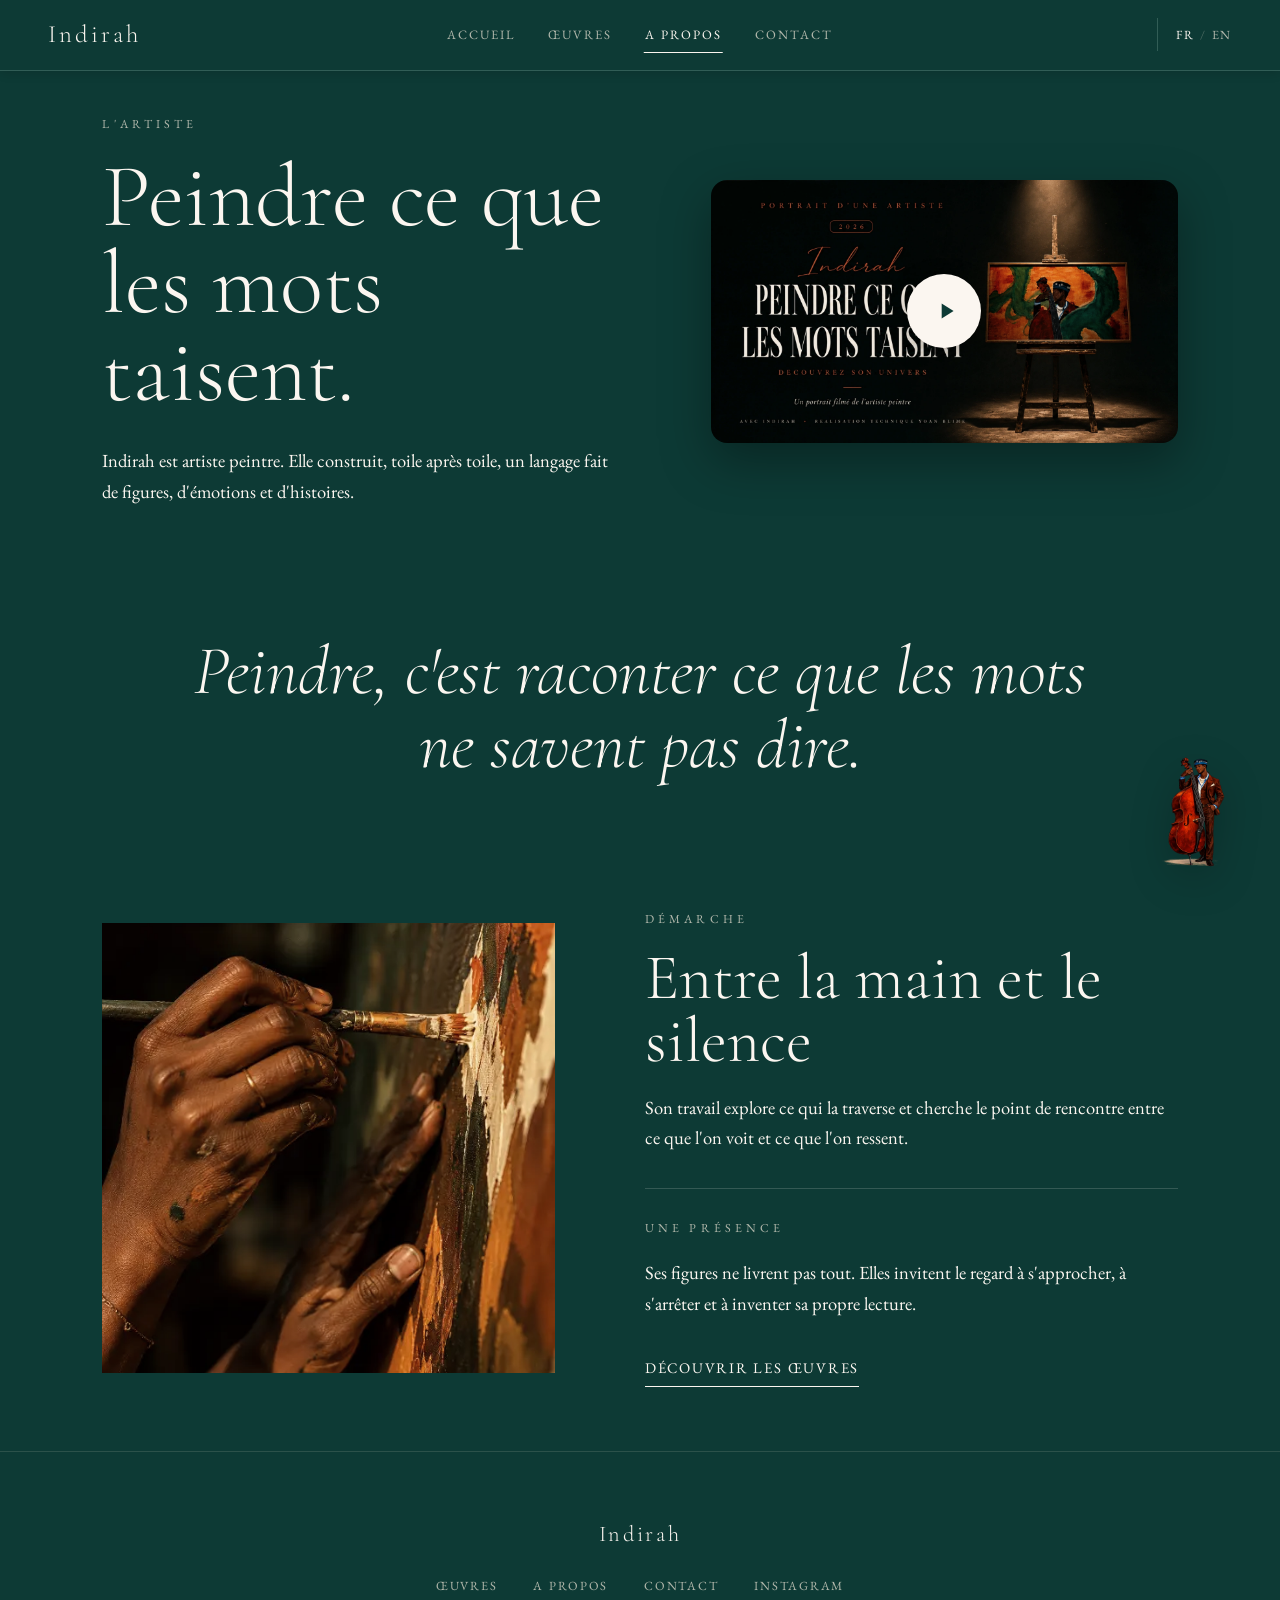
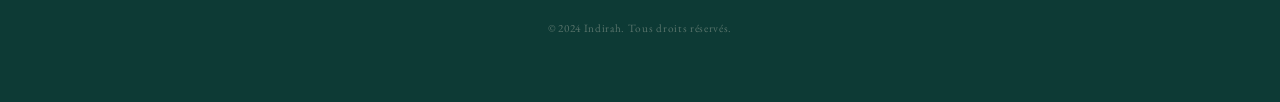
==== apropos.html @ 23843b8e "fix: corriger la graphie des oeuvres Remplace les occurrences visibles de oeuvre/oeuvres par la liga" ====
<!DOCTYPE html>
<html lang="fr">
<head>
  <meta charset="UTF-8">
  <meta name="viewport" content="width=device-width, initial-scale=1.0">
  <title data-i18n="meta_apropos_title">A propos - Indirah</title>
  <meta name="description" content="Découvrez Indirah, sa démarche artistique et sa vision de la peinture." data-i18n-content="meta_apropos_desc">
  <link rel="canonical" href="https://indirah.fr/apropos.html">
  <meta property="og:title" content="A propos - Indirah" data-i18n-content="meta_apropos_title">
  <meta property="og:description" content="Découvrez Indirah, sa démarche artistique et sa vision de la peinture." data-i18n-content="meta_apropos_desc">
  <meta property="og:image" content="https://indirah.fr/images/portrait-artiste.webp">
  <meta property="og:url" content="https://indirah.fr/apropos.html">
  <meta property="og:type" content="website">
  <meta name="twitter:card" content="summary_large_image">
  <meta name="theme-color" content="#0D3A35">
  <link rel="preconnect" href="https://fonts.googleapis.com">
  <link rel="preconnect" href="https://fonts.gstatic.com" crossorigin>
  <link href="https://fonts.googleapis.com/css2?family=Cormorant+Garamond:ital,wght@0,300;0,400;0,600;1,300;1,400;1,600&family=EB+Garamond:ital,wght@0,400;0,500;1,400&display=swap" rel="stylesheet">
  <link rel="preload" as="image" href="images/video-apropos-poster.webp" fetchpriority="high">
  <link rel="stylesheet" href="css/base.css?v=20260714">
  <link rel="stylesheet" href="css/layout.css?v=20260715-2">
  <link rel="stylesheet" href="css/about.css?v=20260716-2">
  <link rel="stylesheet" href="css/mory.css?v=20260715-2">
  <link rel="stylesheet" href="css/contact-popup.css?v=20260715-2">
  <link rel="icon" type="image/svg+xml" href="favicon.svg">
  <link rel="manifest" href="manifest.json">
</head>
<body id="top" class="about-page">
  <header class="site-header" id="site-header"><div class="header-inner">
    <a href="index.html" class="brand"><span class="brand-name">Indirah</span></a>
    <nav class="main-nav" aria-label="Navigation principale"><a href="index.html" data-i18n="nav_accueil">Accueil</a><a href="oeuvres.html" data-i18n="nav_oeuvres">Œuvres</a><a href="apropos.html" data-i18n="nav_apropos" class="nav-current">A propos</a><a href="contact.html" data-i18n="nav_contact" data-contact-open>Contact</a></nav>
    <button class="lang-toggle" id="lang-toggle" aria-label="Changer de langue"><span class="lang-option" data-lang="fr">FR</span><span class="lang-sep">/</span><span class="lang-option" data-lang="en">EN</span></button>
    <button class="hamburger-btn" id="hamburger-btn" aria-label="Menu" aria-expanded="false"><span></span><span></span><span></span></button>
  </div></header>
  <main>
    <section class="about-hero">
      <div class="about-copy"><p class="about-eyebrow" data-i18n="apropos_eyebrow">L'artiste</p><h1 data-i18n="apropos_title">Peindre ce que les mots taisent.</h1><p class="about-lead" data-i18n="apropos_intro">Indirah est artiste peintre. Elle construit, toile après toile, un langage fait de figures, d'émotions et d'histoires.</p></div>
      <!-- TODO: remplacer data-yt-id par l'ID YouTube réel une fois la vidéo publiée -->
      <button type="button" class="about-video" data-yt-id="TODO-youtube-id" aria-label="Lire la vidéo de présentation d'Indirah">
        <img class="about-video-poster" src="images/video-apropos-poster.webp" alt="Indirah — vidéo de présentation" loading="eager" fetchpriority="high" decoding="async">
        <span class="about-video-play" aria-hidden="true">
          <svg viewBox="0 0 24 24" width="26" height="26"><path d="M8 5v14l11-7z"/></svg>
        </span>
        <span class="about-video-message" data-i18n="video_coming_soon" aria-live="polite">Quelque chose de grand arrive.</span>
      </button>
    </section>
    <section class="about-quote"><blockquote data-i18n="apropos_quote">Peindre, c'est raconter ce que les mots ne savent pas dire.</blockquote></section>
    <section class="about-section about-section--reverse">
      <figure class="about-image"><img src="images/mains-pinceau.webp" alt="Mains d'artiste tenant un pinceau" loading="lazy" decoding="async"></figure>
      <div class="about-copy">
        <p class="about-eyebrow" data-i18n="apropos_vision_eyebrow">Démarche</p>
        <h2 data-i18n="apropos_vision_title">Entre la main et le silence</h2>
        <p data-i18n="apropos_vision_p2">Son travail explore ce qui la traverse et cherche le point de rencontre entre ce que l'on voit et ce que l'on ressent.</p>
        <div class="about-presence">
          <p class="about-eyebrow" data-i18n="apropos_personal_eyebrow">Une présence</p>
          <p data-i18n="apropos_personal_p1">Ses figures ne livrent pas tout. Elles invitent le regard à s'approcher, à s'arrêter et à inventer sa propre lecture.</p>
        </div>
        <a class="about-cta" href="oeuvres.html" data-i18n="apropos_cta">Découvrir les œuvres</a>
      </div>
    </section>
  </main>
  <footer class="site-footer"><div class="footer-inner"><a href="#top" class="footer-logo">Indirah</a><nav class="footer-links" aria-label="Liens de pied de page"><a href="oeuvres.html" data-i18n="nav_oeuvres">Œuvres</a><a href="apropos.html" data-i18n="nav_apropos">A propos</a><a href="contact.html" data-i18n="footer_contact" data-contact-open>Contact</a><!-- TODO: remplacer #TODO-instagram-url par l'URL Instagram officielle. --><a href="#TODO-instagram-url" data-i18n="footer_instagram">Instagram</a></nav><p class="footer-copy" data-i18n="footer_copy">© 2024 Indirah. Tous droits réservés.</p></div></footer>
  <div class="mobile-menu-overlay" id="mobile-menu-overlay"></div>
  <nav class="mobile-menu" id="mobile-menu" aria-label="Menu mobile"><a href="index.html" class="mobile-menu-btn" data-i18n="nav_accueil">Accueil</a><a href="oeuvres.html" class="mobile-menu-btn" data-i18n="nav_oeuvres">Œuvres</a><a href="apropos.html" class="mobile-menu-btn" data-i18n="nav_apropos">A propos</a><a href="contact.html" class="mobile-menu-btn" data-i18n="nav_contact" data-contact-open>Contact</a><div class="mobile-menu-btn mobile-menu-lang" id="mobile-menu-lang"><span class="lang-option" data-lang="fr">FR</span><span class="lang-sep">/</span><span class="lang-option" data-lang="en">EN</span></div><button class="mobile-menu-close" id="mobile-menu-close" aria-label="Fermer le menu"><svg viewBox="0 0 24 24" width="18" height="18" fill="none" stroke="currentColor" stroke-width="1.5"><line x1="18" y1="6" x2="6" y2="18"/><line x1="6" y1="6" x2="18" y2="18"/></svg></button></nav>
  <script defer src="js/oeuvres-data.js?v=20260714"></script>
  <script defer src="js/translations.js?v=20260715"></script>
  <script>window.MORY_GREETING_KEY='mory_greeted_about';window.MORY_GREETING={fr:"Je vous laisse découvrir Indirah à votre rythme. Si un point vous intrigue, je peux l'approfondir avec vous.",en:"Take your time discovering Indirah. If something catches your attention, I can explore it with you."};</script>
  <script defer src="js/nav.js?v=20260714"></script>
  <script defer src="js/contact-popup.js?v=20260715"></script>
  <script defer src="js/video-facade.js?v=20260716"></script>
  <script defer src="js/mory.js?v=20260714"></script>
</body>
</html>
---- css/base.css ----
﻿/* ═══════════════════════════════════════════════════════════
   INDIRAH — Portfolio stylesheet
   Variables → Reset → Base → Header → Hero → Séries → Footer → Responsive
═══════════════════════════════════════════════════════════ */

/* ── Variables ── */
:root {
  --deep:   #0D3A35;
  --forest: #276152;
  --sage:   #B1B7AB;
  --cream:  #FBF6F0;

  --font-display: 'Cormorant Garamond', Georgia, serif;
  --font-body:    'EB Garamond', Georgia, serif;

  --ease: 0.38s ease;
}


/* ── Reset ── */
*, *::before, *::after {
  box-sizing: border-box;
  margin: 0;
  padding: 0;
}

html {
  scroll-behavior: smooth;
  font-size: 16px;
}

body {
  background-color: var(--deep);
  color: var(--cream);
  font-family: var(--font-body);
  line-height: 1.6;
  overflow-x: hidden;
}

a {
  color: inherit;
  text-decoration: none;
}

button {
  font-family: inherit;
  cursor: pointer;
  border: none;
  background: none;
  color: inherit;
  padding: 0;
}

img {
  display: block;
  max-width: 100%;
}
---- css/layout.css ----
/* ═══════════════════════════════════════════════════════════
   HEADER
═══════════════════════════════════════════════════════════ */
.site-header {
  position: fixed;
  top: 0;
  left: 0;
  width: 100%;
  z-index: 100;
  background: #0D3A35;
  border-bottom: 1px solid #315d56;
  box-shadow: 0 2px 10px rgba(0, 0, 0, 0.14);
  padding: 15px 48px;
  pointer-events: none;
}

.header-inner {
  display: flex;
  align-items: center;
  justify-content: space-between;
  pointer-events: all;
  position: relative;
}

/* Marque typographique */
.brand {
  display: flex;
  align-items: center;
}

.brand-name {
  font-family: var(--font-display);
  font-size: 1.55rem;
  font-weight: 300;
  letter-spacing: 0.12em;
  color: var(--cream);
  transition: opacity var(--ease);
}

.brand:hover .brand-name { opacity: 0.75; }

/* Navigation centrée — ligne typographique sobre */
.main-nav {
  display: flex;
  gap: clamp(20px, 2.4vw, 36px);
  position: absolute;
  left: 50%;
  transform: translateX(-50%);
  padding: 0;
}

.main-nav a {
  font-family: var(--font-body);
  font-size: 0.8rem;
  letter-spacing: 0.16em;
  text-transform: uppercase;
  color: var(--sage);
  padding: 8px 1px 7px;
  border-bottom: 1px solid transparent;
  transition: color 0.25s ease, border-color 0.25s ease;
}
.main-nav a:hover {
  color: var(--cream);
  border-bottom-color: #4b716b;
}

.main-nav a.nav-current {
  color: var(--cream);
  border-bottom-color: var(--cream);
}

/* Sélecteur de langue discret */
.lang-toggle {
  display: flex;
  align-items: center;
  gap: 5px;
  font-family: var(--font-body);
  font-size: 0.78rem;
  letter-spacing: 0.14em;
  cursor: pointer;
  background: transparent;
  border: 0;
  border-left: 1px solid #315d56;
  border-radius: 0;
  padding: 8px 0 8px 18px;
}

.lang-option {
  color: var(--sage);
  transition: color var(--ease);
}
.lang-option.active { color: var(--cream); }

.lang-sep {
  color: var(--sage);
  opacity: 0.4;
  user-select: none;
}



/* ═══════════════════════════════════════════════════════════
   FOOTER
═══════════════════════════════════════════════════════════ */
.site-footer {
  padding: 64px 48px;
  text-align: center;
  border-top: 1px solid rgba(177, 183, 171, 0.18);
}

.footer-inner {
  display: flex;
  flex-direction: column;
  align-items: center;
  gap: 24px;
}

.footer-logo {
  font-family: var(--font-display);
  font-size: 1.4rem;
  font-weight: 300;
  color: var(--cream);
  letter-spacing: 0.12em;
  transition: opacity var(--ease);
}
.footer-logo:hover { opacity: 0.7; }

.footer-links {
  display: flex;
  gap: 36px;
}

.footer-links a {
  font-family: var(--font-body);
  font-size: 0.78rem;
  letter-spacing: 0.14em;
  text-transform: uppercase;
  color: var(--sage);
  transition: color var(--ease);
}
.footer-links a:hover { color: var(--cream); }

.footer-link--disabled,
.footer-link--disabled:hover {
  opacity: 0.45;
  cursor: default;
  pointer-events: none;
  color: var(--sage);
}

.footer-copy {
  font-family: var(--font-body);
  font-size: 0.7rem;
  color: var(--sage);
  opacity: 0.45;
  letter-spacing: 0.06em;
}


/* ═══════════════════════════════════════════════════════════
   HAMBURGER + MENU MOBILE
   Visible uniquement sur mobile (<768px)
═══════════════════════════════════════════════════════════ */

/* Bouton déclencheur */
.hamburger-btn {
  display: none;
  flex-direction: column;
  justify-content: center;
  align-items: center;
  gap: 5px;
  width: 44px;
  height: 44px;
  border-radius: 50%;
  background: #0D3A35;
  border: 1px solid #4b716b;
  flex-shrink: 0;
}

.hamburger-btn span {
  display: block;
  width: 18px;
  height: 1.5px;
  background: var(--cream);
  border-radius: 2px;
}

/* Overlay sombre */
.mobile-menu-overlay {
  display: none;
  position: fixed;
  inset: 0;
  background: rgba(0, 0, 0, 0.3);
  z-index: 199;
  opacity: 0;
  transition: opacity 0.25s ease;
}

.mobile-menu-overlay.active {
  opacity: 1;
}

/* Pile de boutons */
.mobile-menu {
  display: none;
  position: fixed;
  top: 72px;
  right: 18px;
  width: min(280px, calc(100vw - 36px));
  transform: translateY(-8px);
  z-index: 200;
  flex-direction: column;
  align-items: stretch;
  gap: 0;
  padding: 8px;
  border: 1px solid #315d56;
  border-radius: 16px;
  background: #0D3A35;
  box-shadow: 0 10px 24px rgba(0, 0, 0, 0.24);
  opacity: 0;
  transition: opacity 0.25s ease, transform 0.25s ease-out;
  pointer-events: none;
}

.mobile-menu.active {
  opacity: 1;
  transform: translateY(0);
  pointer-events: all;
}

/* Liens du panneau mobile */
.mobile-menu-btn {
  font-family: var(--font-body);
  font-size: 0.88rem;
  letter-spacing: 0.12em;
  text-transform: uppercase;
  color: var(--cream);
  text-align: left;
  padding: 14px 16px;
  border-radius: 8px;
  background: transparent;
  border: 0;
  border-bottom: 1px solid #254f49;
  cursor: pointer;
  white-space: nowrap;
  min-width: 0;
  text-decoration: none;
  display: block;
  transition: background 0.2s ease;
  -webkit-tap-highlight-color: transparent;
}

.mobile-menu-btn:active {
  background: #164942;
}

/* Toggle de langue dans le menu */
.mobile-menu-lang {
  display: flex;
  align-items: center;
  gap: 2px;
}

.mobile-menu-lang .lang-option {
  color: var(--sage);
  transition: color 0.2s ease;
  cursor: pointer;
  padding: 6px 10px;
  user-select: none;
  -webkit-tap-highlight-color: transparent;
}

.mobile-menu-lang .lang-option.active {
  color: var(--cream);
}

.mobile-menu-lang .lang-sep {
  color: var(--sage);
  opacity: 0.4;
  user-select: none;
}

/* Bouton fermeture */
.mobile-menu-close {
  width: 40px;
  height: 40px;
  border-radius: 50%;
  background: #164942;
  border: 1px solid #4b716b;
  color: var(--cream);
  display: flex;
  align-items: center;
  justify-content: center;
  cursor: pointer;
  margin: 10px 0 2px auto;
  transition: background 0.2s ease;
  -webkit-tap-highlight-color: transparent;
}

.mobile-menu-close:active {
  background: #1d554d;
}



/* Responsive layout */
@media (max-width: 1024px) {
  .site-header { padding: 14px 24px; }
  .main-nav { gap: 18px; }
  .main-nav a { font-size: 0.76rem; letter-spacing: 0.12em; padding: 7px 0 6px; }
  .site-footer { padding: 48px 24px; }
  .footer-links { gap: 24px; }
}

@media (max-width: 768px) {
  .site-header { padding: 12px 18px; }
  .main-nav { display: none; }
  .lang-toggle { display: none; }
  .hamburger-btn { display: flex; }
  .footer-links { flex-wrap: wrap; justify-content: center; row-gap: 14px; }
}

@media (max-width: 480px) {
  .brand-name { font-size: 1.3rem; }
}

@media (max-width: 360px) {
  .site-header { padding: 10px 14px; }
  .brand-name { font-size: 1.12rem; letter-spacing: 0.1em; }
  .hamburger-btn { width: 40px; height: 40px; }
  .mobile-menu { top: 60px; right: 14px; }
}


/* ═══════════════════════════════════════════════════════════
   RIDEAU DE TRANSITION — changement de langue (cosmétique)
   Overlay teal plein écran, au-dessus de TOUT (nav, Mory, popup).
   Piloté par js/nav.js (classe .is-visible). Repli instantané si
   prefers-reduced-motion : le JS n'affiche alors pas le rideau.
═══════════════════════════════════════════════════════════ */
.lang-curtain {
  position: fixed;
  inset: 0;
  z-index: 2147483000; /* au-dessus de tout (popup contact 3000, Mory 480…) */
  display: flex;
  align-items: center;
  justify-content: center;
  background: #0D3A35;
  opacity: 0;
  visibility: hidden;
  pointer-events: none;
  transition: opacity 0.16s ease, visibility 0s linear 0.16s;
}
.lang-curtain.is-visible {
  opacity: 1;
  visibility: visible;
  pointer-events: auto; /* absorbe les clics pendant l'affichage, jamais au-delà */
  transition: opacity 0.16s ease;
}
.lang-curtain-mark {
  font-family: var(--font-display, 'Cormorant Garamond', Georgia, serif);
  font-size: clamp(1.5rem, 4vw, 2.1rem);
  font-weight: 300;
  letter-spacing: 0.22em;
  color: var(--cream, #FBF6F0);
  opacity: 0.9;
}

@media (prefers-reduced-motion: reduce) {
  .lang-curtain { transition: none; }
}
---- css/about.css ----
.about-page {
  background: #0D3A35;
  color: #FBF6F0;
}

.about-page main { overflow: hidden; }

.about-hero,
.about-section {
  display: grid;
  grid-template-columns: minmax(0, 1fr) minmax(320px, .9fr);
  align-items: center;
  gap: clamp(42px, 7vw, 110px);
  padding: clamp(112px, 9vw, 138px) clamp(24px, 8vw, 130px) clamp(46px, 5vw, 64px);
}

.about-section {
  grid-template-columns: minmax(320px, .85fr) minmax(0, 1fr);
  padding-top: clamp(46px, 5vw, 64px);
}

.about-copy { max-width: 610px; }

.about-eyebrow {
  margin: 0 0 18px;
  color: #B1B7AB;
  font-size: .76rem;
  letter-spacing: .34em;
  text-transform: uppercase;
}

.about-copy h1,
.about-copy h2 {
  margin: 0;
  font-family: var(--font-display);
  font-weight: 300;
  line-height: .98;
}

.about-copy h1 { font-size: clamp(3.5rem, 7vw, 7rem); }
.about-copy h2 { font-size: clamp(2.7rem, 5vw, 5rem); }
.about-copy p:not(.about-eyebrow) { margin: 20px 0 0; max-width: 34rem; font-size: clamp(1.05rem, 1.45vw, 1.3rem); line-height: 1.65; }
.about-lead { margin-top: 30px !important; }

.about-image {
  height: clamp(380px, 50vh, 520px);
  overflow: hidden;
}

.about-image img {
  display: block;
  width: 100%;
  height: 100%;
  object-fit: cover;
  filter: saturate(.82);
}

.about-image--portrait img { object-position: center 25%; }

/* ═══════════════════════════════════════════════════════════
   FAÇADE VIDÉO (lite embed YouTube) — hero À propos
   16:9, lecture au clic ; aucun effet de verre/flou.
═══════════════════════════════════════════════════════════ */
.about-video {
  position: relative;
  display: block;
  width: 100%;
  aspect-ratio: 16 / 9;
  padding: 0;
  border: 0;
  border-radius: 16px;
  overflow: hidden;
  background: #0b312c;            /* repli sobre avant chargement de la miniature */
  cursor: pointer;
  box-shadow: 0 18px 50px rgba(0, 0, 0, 0.34);
  line-height: 0;
  appearance: none;
  -webkit-appearance: none;
  -webkit-tap-highlight-color: transparent;
}

.about-video-poster {
  display: block;
  width: 100%;
  height: 100%;
  object-fit: cover;
  filter: saturate(.82);         /* cohérent avec .about-image */
  transition: transform 0.5s ease;
}

.about-video-play {
  position: absolute;
  top: 50%;
  left: 50%;
  z-index: 2;
  width: 74px;
  height: 74px;
  display: grid;
  flex: 0 0 auto;
  place-items: center;
  border-radius: 50%;
  background: var(--cream, #FBF6F0);
  color: #0D3A35;                /* triangle teal */
  box-shadow: 0 8px 24px rgba(0, 0, 0, 0.28);
  transform: translate(-50%, -50%);
  transition: transform 0.25s ease;
  pointer-events: none;         /* le <button> parent capte le clic */
}
.about-video-play svg {
  display: block;
  flex: 0 0 auto;
  width: 26px;
  height: 26px;
  margin-left: 4px;             /* centrage optique du triangle */
  fill: currentColor;
}

.about-video-message {
  position: absolute;
  left: 50%;
  bottom: clamp(22px, 5vw, 38px);
  z-index: 2;
  max-width: min(78%, 420px);
  padding: 11px 18px;
  border: 1px solid rgba(251, 246, 240, 0.42);
  border-radius: 999px;
  background: #0D3A35;
  color: var(--cream, #FBF6F0);
  font-family: var(--font-display, 'Cormorant Garamond', Georgia, serif);
  font-size: clamp(1rem, 2.4vw, 1.32rem);
  font-style: italic;
  line-height: 1.2;
  text-align: center;
  white-space: normal;
  opacity: 0;
  visibility: hidden;
  pointer-events: none;
  transform: translate(-50%, 8px);
  transition: opacity 0.24s ease, transform 0.24s ease, visibility 0s linear 0.24s;
}

.about-video.is-message-visible .about-video-message {
  opacity: 1;
  visibility: visible;
  transform: translate(-50%, 0);
  transition-delay: 0s;
}

@media (hover: hover) {
  .about-video:hover .about-video-poster { transform: scale(1.03); }
  .about-video:hover .about-video-play  { transform: translate(-50%, -50%) scale(1.08); }
}
.about-video:focus-visible {
  outline: 2px solid var(--cream, #FBF6F0);
  outline-offset: 3px;
}
/* Placeholder non renseigné : curseur par défaut (clic inactif géré en JS). */
.about-video[data-yt-id="TODO-youtube-id"] { cursor: pointer; }

/* Iframe injectée au clic — même cadre/coins/ratio que la façade. */
.about-video-frame {
  display: block;
  width: 100%;
  aspect-ratio: 16 / 9;
  border: 0;
  border-radius: 16px;
  overflow: hidden;
  background: #000;
  box-shadow: 0 18px 50px rgba(0, 0, 0, 0.34);
}

.about-quote {
  display: grid;
  place-items: center;
  padding: clamp(40px, 5vw, 64px) 24px;
  color: #FBF6F0;
}

.about-quote blockquote {
  max-width: 940px;
  margin: 0;
  font-family: var(--font-display);
  font-size: clamp(2.6rem, 5.4vw, 4.8rem);
  font-weight: 300;
  font-style: italic;
  line-height: 1.06;
  text-align: center;
}

.about-presence {
  margin-top: 34px;
  padding-top: 30px;
  border-top: 1px solid rgba(251, 246, 240, .16);
}

.about-presence .about-eyebrow { margin-bottom: 0; }
.about-cta { display: inline-block; margin-top: 36px; padding-bottom: 7px; border-bottom: 1px solid #FBF6F0; font-size: .92rem; letter-spacing: .12em; text-transform: uppercase; }
.about-page .site-footer { background: #0D3A35; color: #FBF6F0; }

@media (max-width: 760px) {
  .about-hero,
  .about-section {
    grid-template-columns: 1fr;
    gap: 28px;
    padding: 92px 20px 36px;
  }

  .about-section { padding-top: 36px; }
  .about-section--reverse .about-image { order: 2; }
  .about-copy h1 { font-size: clamp(3.1rem, 15vw, 5.1rem); }
  .about-copy h2 { font-size: clamp(2.5rem, 12vw, 4rem); }
  .about-image { height: min(34vh, 330px); }
  .about-quote { padding: 38px 20px; }
  .about-quote blockquote { font-size: clamp(2.35rem, 11vw, 3.6rem); }
  .about-presence { margin-top: 28px; padding-top: 24px; }
}
---- css/mory.css ----
/* ════════════════════════════════════════════════════════════════
   MORY — guide interactif du parcours (chatbot scripté)
   Chargé sur les pages via <link>, après base.css et layout.css.
   Palette : teal profond du site, surfaces sobres et opaques.
════════════════════════════════════════════════════════════════ */

/* ── Conteneur fixe (coin inférieur droit) ─────────────────────── */
.mory {
  position: fixed;
  right: 24px;
  bottom: 24px;
  z-index: 480; /* sous lightbox (500) & séquence (2000) : Mory se masque */
  display: flex;
  flex-direction: column;
  align-items: flex-end;
  width: min(320px, calc(100vw - 24px));
  max-width: calc(100vw - 24px);
  opacity: 0;
  transform: translateY(24px);
  pointer-events: none;
  transition: opacity 0.5s ease, transform 0.5s ease;
}

.mory.is-ready {
  opacity: 1;
  transform: translateY(0);
}

/* Masqué quand un overlay plein écran est ouvert */
.mory.is-suppressed {
  opacity: 0;
  transform: translateY(16px);
  pointer-events: none !important;
}
.mory.is-suppressed * { pointer-events: none !important; }

/* ── Figure de Mory ────────────────────────────────────────────── */
.mory-figure {
  position: relative;
  width: 128px;
  height: 128px;
  border: 0;
  padding: 0;
  background: transparent;
  cursor: pointer;
  pointer-events: auto;
  animation: mory-float 3s ease-in-out infinite;
  flex-shrink: 0;
}

.mory-figure:focus-visible {
  outline: 2px solid rgba(251, 246, 240, 0.9);
  outline-offset: 4px;
  border-radius: 18px;
}

.mory-img {
  position: absolute;
  right: 0;
  bottom: 0;
  width: 128px;
  height: 128px;
  object-fit: contain;
  opacity: 0;
  filter: drop-shadow(0 12px 20px rgba(0, 0, 0, 0.22));
  transition: opacity 0.3s ease, filter 0.2s ease;
  user-select: none;
  pointer-events: none;
}
.mory-img.is-active { opacity: 1; }

.mory-figure:hover .mory-img,
.mory-figure:focus-visible .mory-img {
  filter: drop-shadow(0 14px 24px rgba(0, 0, 0, 0.3));
}

@keyframes mory-float {
  0%, 100% { transform: translateY(0); }
  50%      { transform: translateY(-6px); }
}

/* ── Bouton « réduire » (vers la pastille) ─────────────────────── */
.mory-min {
  position: absolute;
  right: 6px;
  top: 4px;
  width: 24px;
  height: 24px;
  border-radius: 50%;
  border: 1px solid rgba(255, 255, 255, 0.18);
  background: #0D3A35;
  color: #FBF6F0;
  display: flex;
  align-items: center;
  justify-content: center;
  padding: 0;
  cursor: pointer;
  pointer-events: auto;
  opacity: 0;
  transform: scale(0.8);
  transition: opacity 0.2s ease, transform 0.2s ease, background 0.2s ease;
}
.mory:hover .mory-min,
.mory-figure:focus-visible ~ .mory-min,
.mory-min:focus-visible {
  opacity: 1;
  transform: scale(1);
}
.mory-min:hover { background: rgba(13, 58, 53, 1); }

/* Masquer le bouton réduire quand le panneau est ouvert, réduit,
   ou pendant l'affichage de la bulle d'accueil */
.mory.is-open .mory-min,
.mory.is-collapsed .mory-min,
.mory.has-greeting .mory-min { display: none; }

/* ── État réduit : pastille discrète ───────────────────────────── */
.mory.is-collapsed { width: 48px; }

.mory.is-collapsed .mory-figure {
  width: 44px;
  height: 44px;
  overflow: hidden;
  border: 1px solid rgba(255, 255, 255, 0.18);
  border-radius: 50%;
  background: #0D3A35;
  box-shadow: 0 10px 24px rgba(0, 0, 0, 0.24);
  animation: none;
}
.mory.is-collapsed .mory-img {
  inset: 0;
  width: 100%;
  height: 100%;
  object-fit: cover;
  object-position: center top;
  filter: none;
}
.mory.is-collapsed .mory-greeting,
.mory.is-collapsed .mory-panel { display: none; }

/* ════════════════════════════════════════════════════════════════
   BULLE D'ACCUEIL
════════════════════════════════════════════════════════════════ */
.mory-greeting {
  position: relative;
  max-width: 240px;
  margin: 0 6px 12px 0;
  padding: 13px 34px 13px 15px;
  border: 1px solid rgba(255, 255, 255, 0.15);
  border-radius: 14px;
  background: #0D3A35;
  color: #FBF6F0;
  font-family: var(--font-body, 'EB Garamond', Georgia, serif);
  font-size: 14px;
  font-style: italic;
  line-height: 1.4;
  text-align: left;
  box-shadow: 0 10px 22px rgba(0, 0, 0, 0.22);
  cursor: pointer;
  opacity: 0;
  transform: scale(0.9) translateY(8px);
  transform-origin: right bottom;
  transition: opacity 0.3s ease, transform 0.3s ease;
  pointer-events: none;
}
.mory.has-greeting .mory-greeting {
  opacity: 1;
  transform: scale(1) translateY(0);
  pointer-events: auto;
}
.mory:not(.has-greeting) .mory-greeting { display: none; }

.mory-greeting::after {
  content: "";
  position: absolute;
  right: 34px;
  bottom: -8px;
  width: 14px;
  height: 14px;
  border-right: 1px solid rgba(255, 255, 255, 0.15);
  border-bottom: 1px solid rgba(255, 255, 255, 0.15);
  background: #0D3A35;
  transform: rotate(45deg);
}
.mory-greeting-text { margin: 0; }

.mory-greeting-close {
  position: absolute;
  top: 7px;
  right: 7px;
  width: 22px;
  height: 22px;
  border: 0;
  border-radius: 50%;
  background: rgba(255, 255, 255, 0.08);
  color: #FBF6F0;
  cursor: pointer;
  display: flex;
  align-items: center;
  justify-content: center;
  padding: 0;
  transition: background 0.2s ease;
}
.mory-greeting-close:hover,
.mory-greeting-close:focus-visible {
  background: rgba(255, 255, 255, 0.18);
  outline: none;
}

/* ════════════════════════════════════════════════════════════════
   PANNEAU DE CONVERSATION (style messagerie sobre)
════════════════════════════════════════════════════════════════ */
.mory-panel {
  display: none;
  flex-direction: column;
  width: 320px;
  max-width: calc(100vw - 24px);
  max-height: min(460px, calc(100svh - 160px));
  margin: 0 0 14px 0;
  border: 1px solid rgba(255, 255, 255, 0.14);
  border-radius: 18px;
  background: #0D3A35;
  box-shadow: 0 14px 28px rgba(0, 0, 0, 0.3);
  overflow: hidden;
  transform-origin: right bottom;
  pointer-events: auto;
}
.mory.is-open .mory-panel {
  display: flex;
  animation: mory-panel-in 0.32s cubic-bezier(0.22, 1, 0.36, 1);
}
@keyframes mory-panel-in {
  from { opacity: 0; transform: scale(0.94) translateY(10px); }
  to   { opacity: 1; transform: scale(1) translateY(0); }
}

/* En-tête */
.mory-panel-head {
  display: flex;
  align-items: center;
  gap: 10px;
  padding: 12px 14px;
  border-bottom: 1px solid rgba(255, 255, 255, 0.1);
  flex-shrink: 0;
}
.mory-panel-avatar {
  width: 34px;
  height: 34px;
  border-radius: 50%;
  overflow: hidden;
  background: rgba(255, 255, 255, 0.08);
  flex-shrink: 0;
}
.mory-panel-avatar img {
  width: 100%;
  height: 100%;
  object-fit: cover;
  object-position: center top;
}
.mory-panel-title {
  flex: 1;
  font-family: var(--font-display, 'Cormorant Garamond', Georgia, serif);
  font-size: 17px;
  letter-spacing: 0.04em;
  color: #FBF6F0;
}
.mory-panel-close {
  width: 28px;
  height: 28px;
  border: 0;
  border-radius: 50%;
  background: rgba(255, 255, 255, 0.08);
  color: #FBF6F0;
  cursor: pointer;
  display: flex;
  align-items: center;
  justify-content: center;
  padding: 0;
  flex-shrink: 0;
  transition: background 0.2s ease;
}
.mory-panel-close:hover,
.mory-panel-close:focus-visible {
  background: rgba(255, 255, 255, 0.18);
  outline: none;
}

/* Zone de messages (défilement interne) */
.mory-messages {
  flex: 1;
  min-height: 0;
  overflow-y: auto;
  padding: 14px 14px 6px;
  display: flex;
  flex-direction: column;
  gap: 10px;
  scrollbar-width: thin;
  scrollbar-color: rgba(255, 255, 255, 0.22) transparent;
}
.mory-messages::-webkit-scrollbar { width: 6px; }
.mory-messages::-webkit-scrollbar-thumb {
  background: rgba(255, 255, 255, 0.2);
  border-radius: 3px;
}

/* Rangée de message */
.mory-msg { display: flex; }
.mory-msg--mory { justify-content: flex-start; }
.mory-msg--user { justify-content: flex-end; }

.mory-msg--in { animation: mory-msg-in 0.32s ease both; }
@keyframes mory-msg-in {
  from { opacity: 0; transform: translateY(8px); }
  to   { opacity: 1; transform: translateY(0); }
}

/* Bulle de chat */
.mory-chat {
  max-width: 84%;
  padding: 10px 13px;
  border-radius: 14px;
  background: rgba(255, 255, 255, 0.06);
  border: 1px solid rgba(255, 255, 255, 0.08);
  border-bottom-left-radius: 5px;
}
.mory-chat--user {
  background: rgba(94, 163, 148, 0.28);
  border-color: rgba(255, 255, 255, 0.12);
  border-radius: 14px;
  border-bottom-right-radius: 5px;
  border-bottom-left-radius: 14px;
}

.mory-chat-text {
  margin: 0;
  font-family: var(--font-body, 'EB Garamond', Georgia, serif);
  font-size: 14px;
  line-height: 1.5;
  color: #FBF6F0;
  white-space: pre-line; /* conserve le saut de ligne récit → transition */
}

.mory-chat-img {
  display: block;
  width: 100%;
  max-height: 168px;
  object-fit: cover;
  border-radius: 10px;
  margin-bottom: 9px;
  background: rgba(255, 255, 255, 0.05);
}

.mory-chat-title {
  margin: 0 0 6px;
  font-family: var(--font-display, 'Cormorant Garamond', Georgia, serif);
  font-size: 15px;
  font-weight: 600;
  letter-spacing: 0.01em;
  color: #FBF6F0;
  line-height: 1.25;
}
.mory-chat-subtitle {
  font-family: var(--font-body, 'EB Garamond', Georgia, serif);
  font-style: italic;
  font-weight: 400;
  font-size: 12.5px;
  color: #B9D2CA;
}

/* Indicateur « en train d'écrire » */
.mory-typing {
  display: inline-flex;
  gap: 4px;
  align-items: center;
  padding: 12px 14px;
}
.mory-dot {
  width: 6px;
  height: 6px;
  border-radius: 50%;
  background: rgba(251, 246, 240, 0.7);
  animation: mory-blink 1.1s infinite ease-in-out both;
}
.mory-dot:nth-child(2) { animation-delay: 0.18s; }
.mory-dot:nth-child(3) { animation-delay: 0.36s; }
@keyframes mory-blink {
  0%, 80%, 100% { opacity: 0.25; transform: translateY(0); }
  40%           { opacity: 1;    transform: translateY(-3px); }
}

/* Zone de boutons de questions */
.mory-options {
  display: flex;
  flex-wrap: wrap;
  gap: 8px;
  padding: 10px 14px 14px;
  border-top: 1px solid rgba(255, 255, 255, 0.08);
  flex-shrink: 0;
  pointer-events: auto;
}
.mory-opt {
  min-height: 40px;
  padding: 8px 14px;
  border: 1px solid rgba(255, 255, 255, 0.16);
  border-radius: 20px;
  background: rgba(255, 255, 255, 0.08);
  color: #FBF6F0;
  font-family: var(--font-body, 'EB Garamond', Georgia, serif);
  font-size: 13px;
  line-height: 1.2;
  letter-spacing: 0.01em;
  cursor: pointer;
  pointer-events: auto;
  transition: background 0.2s ease, transform 0.15s ease, border-color 0.2s ease;
}
.mory-opt:hover {
  background: rgba(255, 255, 255, 0.16);
  border-color: rgba(255, 255, 255, 0.28);
}
.mory-opt:active { transform: scale(0.97); }
.mory-opt:focus-visible {
  outline: 2px solid rgba(251, 246, 240, 0.8);
  outline-offset: 2px;
}

/* Action principale mise en avant (Suivez-moi, L'œuvre suivante, Continuer,
   Écrire à Indirah sur le payoff) — pilule pleine, contrastée. */
.mory-opt--featured {
  background: #FBF6F0;
  border-color: #FBF6F0;
  color: #0D3A35;
  font-weight: 500;
}
.mory-opt--featured:hover {
  background: #fff;
  border-color: #fff;
}

/* ════════════════════════════════════════════════════════════════
   MOBILE
════════════════════════════════════════════════════════════════ */
@media (max-width: 640px) {
  .mory {
    right: max(10px, env(safe-area-inset-right));
    bottom: calc(10px + env(safe-area-inset-bottom));
    width: min(300px, calc(100vw - 36px));
    max-width: calc(100vw - 36px);
  }
  .mory-figure,
  .mory-img {
    width: 82px;
    height: 82px;
  }
  .mory-min { opacity: 1; transform: scale(1); } /* pas de hover au tactile */
  .mory.is-collapsed { width: 44px; }
  .mory.is-collapsed .mory-figure { width: 42px; height: 42px; }

  .mory-panel {
    width: calc(100vw - 48px);
    max-width: calc(100vw - 48px);
    max-height: min(62svh, 390px);
    margin-bottom: 10px;
    border-radius: 16px;
  }
  .mory-greeting {
    max-width: min(72vw, 220px);
    margin-right: 4px;
    padding: 12px 32px 12px 14px;
    font-size: 12.5px;
  }
  .mory-panel-head { padding: 10px 12px; }
  .mory-messages {
    padding: 12px 12px 6px;
    gap: 8px;
  }
  .mory-options {
    gap: 7px;
    padding: 9px 12px 12px;
  }
  .mory-opt {
    min-height: 38px;
    padding: 8px 12px;
    font-size: 12.5px;
  }
}

@media (max-width: 360px) {
  .mory {
    width: calc(100vw - 36px);
    max-width: calc(100vw - 36px);
  }
  .mory-figure,
  .mory-img {
    width: 76px;
    height: 76px;
  }
  .mory-panel {
    width: calc(100vw - 36px);
    max-width: calc(100vw - 36px);
    max-height: min(58svh, 330px);
  }
  .mory-chat { max-width: 90%; }
  .mory-options {
    max-height: 128px;
    overflow-y: auto;
  }
  .mory-opt { min-height: 36px; }
}

@media (max-height: 560px) {
  .mory-figure,
  .mory-img {
    width: 72px;
    height: 72px;
  }
  .mory-panel { max-height: calc(100svh - 150px); }
  .mory-greeting {
    max-width: min(70vw, 210px);
    font-size: 12px;
  }
}

/* ════════════════════════════════════════════════════════════════
   MOUVEMENT RÉDUIT
════════════════════════════════════════════════════════════════ */
@media (prefers-reduced-motion: reduce) {
  .mory,
  .mory-img,
  .mory-greeting,
  .mory-panel-close,
  .mory-opt,
  .mory-min { transition: none; }
  .mory-figure { animation: none; }
  .mory.is-open .mory-panel { animation: none; }
  .mory-msg--in { animation: none; }
  .mory-dot { animation: none; }
}
---- css/contact-popup.css ----
/* Popup de contact partagé — surfaces teal sobres, dans le langage visuel de Mory. */
.contact-popup {
  position: fixed;
  z-index: 3000;
  inset: 0;
  display: grid;
  place-items: center;
  padding: 24px;
  background: #072b27;
  opacity: 0;
  visibility: hidden;
  pointer-events: none;
  transition: opacity 0.2s ease, visibility 0s linear 0.2s;
}

.contact-popup.is-open {
  opacity: 1;
  visibility: visible;
  pointer-events: auto;
  transition-delay: 0s;
}

.contact-popup-card {
  position: relative;
  width: min(640px, 100%);
  max-height: calc(100svh - 48px);
  overflow-y: auto;
  padding: clamp(26px, 5vw, 48px);
  border: 1px solid rgba(255, 255, 255, 0.14);
  border-radius: 22px;
  background: #0D3A35;
  box-shadow: 0 16px 36px rgba(0, 0, 0, 0.34);
  color: var(--cream, #fbf6f0);
  opacity: 0;
  transform: scale(0.96);
  transition: opacity 0.22s ease, transform 0.22s cubic-bezier(0.22, 1, 0.36, 1);
}

.contact-popup.is-open .contact-popup-card {
  opacity: 1;
  transform: scale(1);
}

.contact-popup-close {
  position: absolute;
  top: 16px;
  right: 16px;
  display: grid;
  place-items: center;
  width: 34px;
  height: 34px;
  padding: 0;
  border: 0;
  border-radius: 50%;
  background: rgba(255, 255, 255, 0.08);
  color: var(--cream, #fbf6f0);
  cursor: pointer;
  transition: background 0.2s ease;
}

.contact-popup-close:hover,
.contact-popup-close:focus-visible {
  background: rgba(255, 255, 255, 0.18);
}

.contact-popup-close:focus-visible,
.contact-popup-field input:focus-visible,
.contact-popup-field textarea:focus-visible,
.contact-popup-submit:focus-visible,
.contact-popup-retry:focus-visible {
  outline: 2px solid rgba(251, 246, 240, 0.86);
  outline-offset: 3px;
}

.contact-popup-head {
  display: flex;
  align-items: center;
  gap: 14px;
  padding-right: 38px;
  margin-bottom: 30px;
}

.contact-popup-avatar {
  flex: 0 0 46px;
  width: 46px;
  height: 46px;
  overflow: hidden;
  border-radius: 50%;
  background: rgba(255, 255, 255, 0.08);
}

.contact-popup-avatar img {
  width: 100%;
  height: 100%;
  object-fit: cover;
  object-position: center top;
}

.contact-popup-intro {
  margin: 0;
  max-width: 460px;
  font-family: var(--font-display, "Cormorant Garamond", Georgia, serif);
  font-size: clamp(1.2rem, 3vw, 1.55rem);
  font-style: italic;
  font-weight: 300;
  line-height: 1.25;
}

.contact-popup-form {
  display: grid;
  gap: 22px;
}

.contact-popup-field {
  display: grid;
  gap: 8px;
}

.contact-popup-field label {
  font-family: var(--font-display, "Cormorant Garamond", Georgia, serif);
  font-size: clamp(1.15rem, 2.6vw, 1.45rem);
  font-style: italic;
  line-height: 1.2;
}

.contact-popup-field input,
.contact-popup-field textarea {
  width: 100%;
  padding: 11px 0 12px;
  border: 0;
  border-bottom: 1px solid rgba(185, 210, 202, 0.48);
  border-radius: 0;
  background: transparent;
  color: var(--cream, #fbf6f0);
  font: 1rem/1.45 var(--font-body, "EB Garamond", Georgia, serif);
  caret-color: var(--cream, #fbf6f0);
  transition: border-color 0.2s ease;
  appearance: none;
}

.contact-popup-field textarea {
  min-height: 92px;
  resize: vertical;
}

.contact-popup-field input::placeholder,
.contact-popup-field textarea::placeholder {
  color: rgba(185, 210, 202, 0.56);
}

.contact-popup-field input:focus,
.contact-popup-field textarea:focus {
  border-bottom-color: var(--cream, #fbf6f0);
}

.contact-popup-field input[aria-invalid="true"],
.contact-popup-field textarea[aria-invalid="true"] {
  border-bottom-color: #dfa5a5;
}

.contact-popup-error {
  min-height: 1.15em;
  margin: 0;
  color: #f0b5b5;
  font: 0.78rem/1.35 var(--font-body, "EB Garamond", Georgia, serif);
  letter-spacing: 0.025em;
}

.contact-popup-submit,
.contact-popup-retry {
  justify-self: start;
  display: inline-flex;
  align-items: center;
  justify-content: center;
  gap: 10px;
  min-width: 132px;
  min-height: 46px;
  padding: 13px 30px;
  border: 1px solid rgba(255, 255, 255, 0.16);
  border-radius: 999px;
  background: rgba(255, 255, 255, 0.09);
  color: var(--cream, #fbf6f0);
  box-shadow: 0 8px 24px rgba(0, 0, 0, 0.22);
  font: 0.76rem/1 var(--font-body, "EB Garamond", Georgia, serif);
  letter-spacing: 0.14em;
  text-transform: uppercase;
  cursor: pointer;
  transition: background 0.2s ease, border-color 0.2s ease;
}

.contact-popup-submit:hover,
.contact-popup-retry:hover {
  background: rgba(255, 255, 255, 0.16);
  border-color: rgba(255, 255, 255, 0.28);
}

.contact-popup-submit:disabled {
  cursor: wait;
  opacity: 0.75;
}

.contact-popup-spinner {
  width: 14px;
  height: 14px;
  border: 1.5px solid rgba(255, 255, 255, 0.24);
  border-top-color: var(--cream, #fbf6f0);
  border-radius: 50%;
  animation: contact-popup-spin 0.72s linear infinite;
}

@keyframes contact-popup-spin {
  to { transform: rotate(360deg); }
}

.contact-popup-state {
  display: grid;
  justify-items: center;
  gap: 18px;
  padding: 24px 0 10px;
  text-align: center;
}

.contact-popup-state[hidden],
.contact-popup-spinner[hidden] {
  display: none;
}

.contact-popup-state h2 {
  margin: 0;
  font-family: var(--font-display, "Cormorant Garamond", Georgia, serif);
  font-size: clamp(3rem, 9vw, 5rem);
  font-style: italic;
  font-weight: 300;
}

.contact-popup-state p {
  max-width: 460px;
  margin: 0;
  color: var(--sage, #b9d2ca);
  font: 1rem/1.7 var(--font-body, "EB Garamond", Georgia, serif);
}

.contact-popup-state a {
  color: var(--cream, #fbf6f0);
  border-bottom: 1px solid rgba(251, 246, 240, 0.5);
}

body.contact-popup-open {
  overflow: hidden;
}

@media (max-width: 640px) {
  .contact-popup {
    align-items: end;
    padding: 10px;
  }

  .contact-popup-card {
    max-height: calc(100svh - 20px);
    padding: 25px 20px 24px;
    border-radius: 19px;
  }

  .contact-popup-head {
    margin-bottom: 18px;
  }

  .contact-popup-form {
    gap: 13px;
  }

  .contact-popup-field textarea {
    min-height: 70px;
  }
}

@media (prefers-reduced-motion: reduce) {
  .contact-popup-card {
    transform: none;
    transition: opacity 0.2s ease;
  }

  .contact-popup.is-open .contact-popup-card {
    transform: none;
  }

  .contact-popup-spinner {
    animation: none;
  }
}
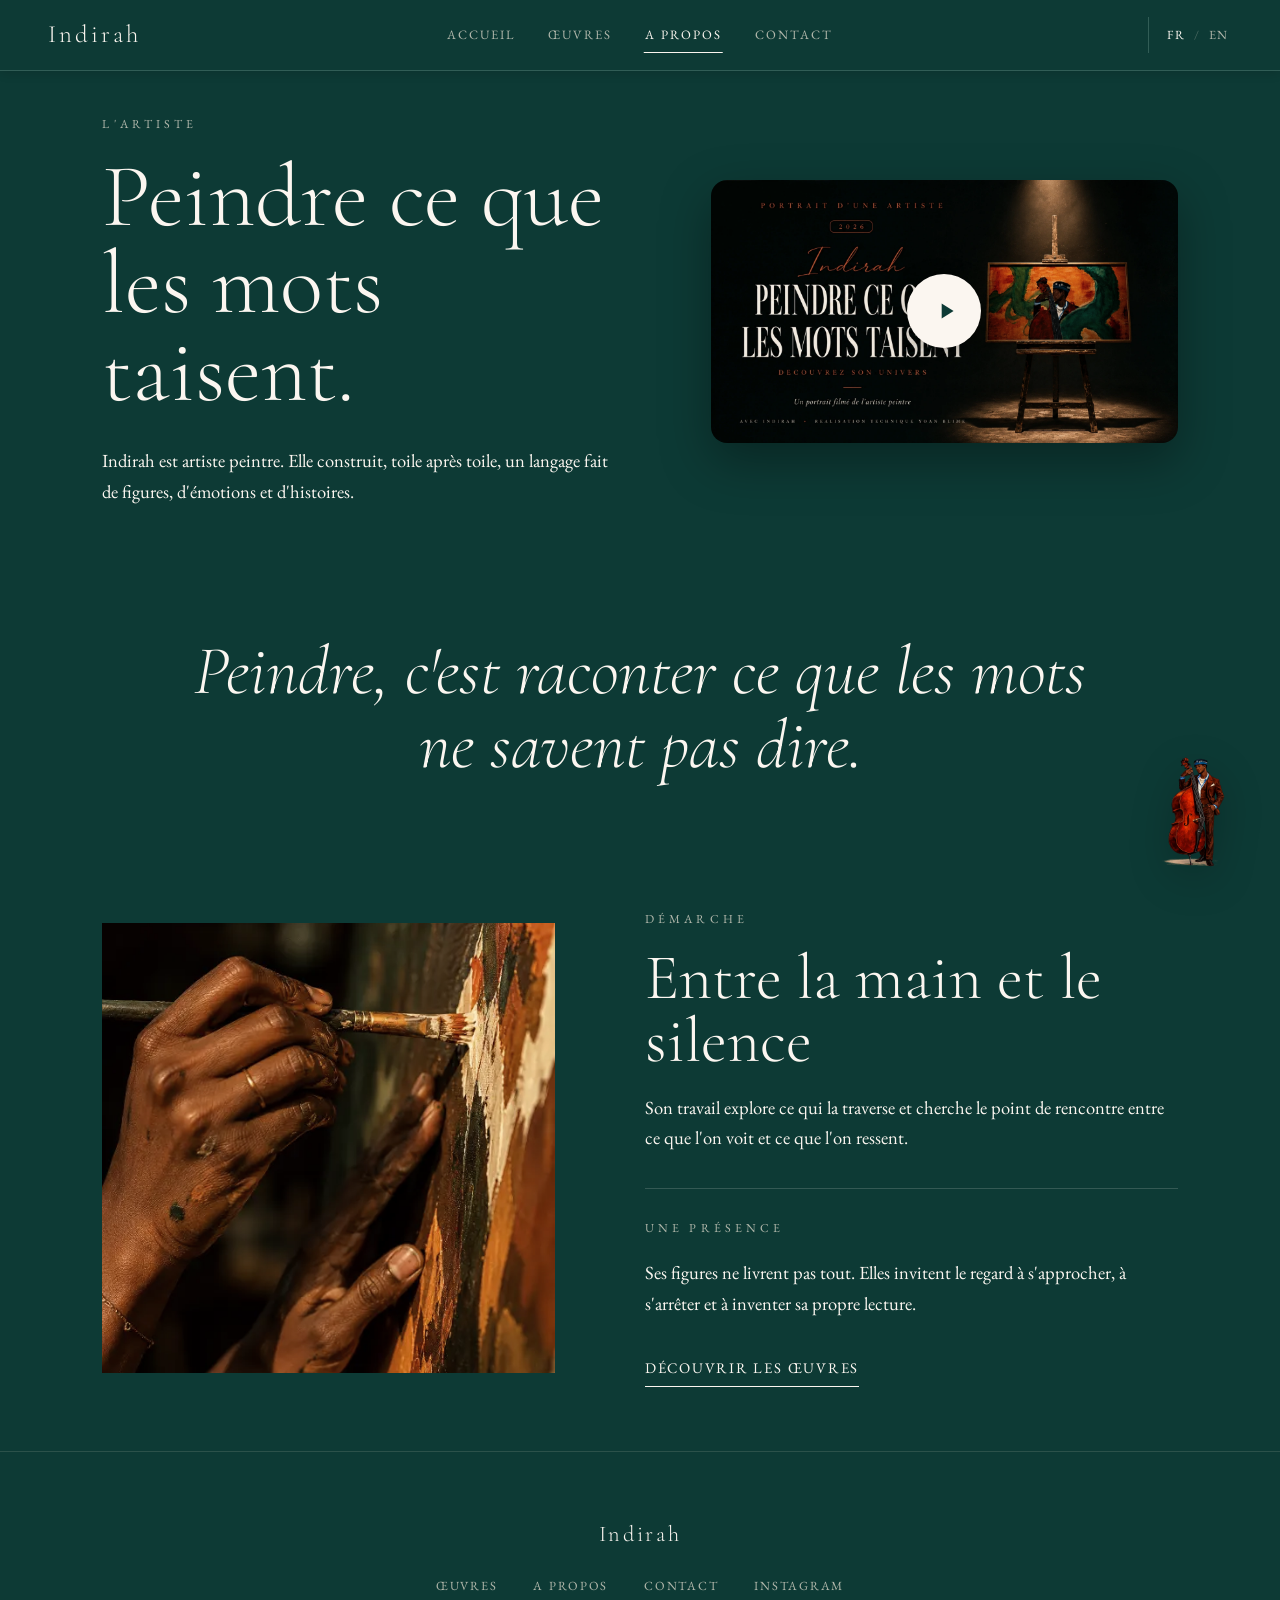
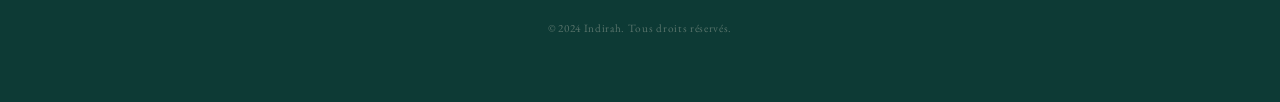
==== commit ce39ae39: "feat: améliorer l’accessibilité et présenter Jeffrey" ====
--- a/apropos.html
+++ b/apropos.html
@@ -5,11 +5,11 @@
   <meta name="viewport" content="width=device-width, initial-scale=1.0">
   <title data-i18n="meta_apropos_title">A propos - Indirah</title>
   <meta name="description" content="Découvrez Indirah, sa démarche artistique et sa vision de la peinture." data-i18n-content="meta_apropos_desc">
-  <link rel="canonical" href="https://indirah.fr/apropos.html">
+  <link rel="canonical" href="https://alvynnyo.github.io/Jicasso/apropos.html">
   <meta property="og:title" content="A propos - Indirah" data-i18n-content="meta_apropos_title">
   <meta property="og:description" content="Découvrez Indirah, sa démarche artistique et sa vision de la peinture." data-i18n-content="meta_apropos_desc">
-  <meta property="og:image" content="https://indirah.fr/images/portrait-artiste.webp">
-  <meta property="og:url" content="https://indirah.fr/apropos.html">
+  <meta property="og:image" content="https://alvynnyo.github.io/Jicasso/images/portrait-artiste.webp">
+  <meta property="og:url" content="https://alvynnyo.github.io/Jicasso/apropos.html">
   <meta property="og:type" content="website">
   <meta name="twitter:card" content="summary_large_image">
   <meta name="theme-color" content="#0D3A35">
@@ -17,22 +17,23 @@
   <link rel="preconnect" href="https://fonts.gstatic.com" crossorigin>
   <link href="https://fonts.googleapis.com/css2?family=Cormorant+Garamond:ital,wght@0,300;0,400;0,600;1,300;1,400;1,600&family=EB+Garamond:ital,wght@0,400;0,500;1,400&display=swap" rel="stylesheet">
   <link rel="preload" as="image" href="images/video-apropos-poster.webp" fetchpriority="high">
-  <link rel="stylesheet" href="css/base.css?v=20260714">
-  <link rel="stylesheet" href="css/layout.css?v=20260715-2">
+  <link rel="stylesheet" href="css/base.css?v=20261017">
+  <link rel="stylesheet" href="css/layout.css?v=20261017">
   <link rel="stylesheet" href="css/about.css?v=20260716-2">
-  <link rel="stylesheet" href="css/mory.css?v=20260715-2">
-  <link rel="stylesheet" href="css/contact-popup.css?v=20260715-2">
+  <link rel="stylesheet" href="css/mory.css?v=20261017">
+  <link rel="stylesheet" href="css/contact-popup.css?v=20261017">
   <link rel="icon" type="image/svg+xml" href="favicon.svg">
   <link rel="manifest" href="manifest.json">
 </head>
 <body id="top" class="about-page">
+  <a class="skip-link" href="#main-content" data-i18n="skip_link">Aller au contenu</a>
   <header class="site-header" id="site-header"><div class="header-inner">
     <a href="index.html" class="brand"><span class="brand-name">Indirah</span></a>
-    <nav class="main-nav" aria-label="Navigation principale"><a href="index.html" data-i18n="nav_accueil">Accueil</a><a href="oeuvres.html" data-i18n="nav_oeuvres">Œuvres</a><a href="apropos.html" data-i18n="nav_apropos" class="nav-current">A propos</a><a href="contact.html" data-i18n="nav_contact" data-contact-open>Contact</a></nav>
-    <button class="lang-toggle" id="lang-toggle" aria-label="Changer de langue"><span class="lang-option" data-lang="fr">FR</span><span class="lang-sep">/</span><span class="lang-option" data-lang="en">EN</span></button>
-    <button class="hamburger-btn" id="hamburger-btn" aria-label="Menu" aria-expanded="false"><span></span><span></span><span></span></button>
+    <nav class="main-nav" aria-label="Navigation principale" data-i18n-aria-label="nav_main_label"><a href="index.html" data-i18n="nav_accueil">Accueil</a><a href="oeuvres.html" data-i18n="nav_oeuvres">Œuvres</a><a href="apropos.html" data-i18n="nav_apropos" class="nav-current" aria-current="page">A propos</a><a href="contact.html" data-i18n="nav_contact" data-contact-open>Contact</a></nav>
+    <div class="lang-toggle" id="lang-toggle" role="group" aria-label="Langue du site" data-i18n-aria-label="lang_switch_label"><button type="button" class="lang-option active" data-lang="fr" lang="fr" aria-label="Français" aria-pressed="true">FR</button><span class="lang-sep" aria-hidden="true">/</span><button type="button" class="lang-option" data-lang="en" lang="en" aria-label="English" aria-pressed="false">EN</button></div>
+    <button class="hamburger-btn" id="hamburger-btn" type="button" aria-label="Menu" data-i18n-aria-label="menu_toggle" aria-controls="mobile-menu" aria-expanded="false"><span></span><span></span><span></span></button>
   </div></header>
-  <main>
+  <main id="main-content">
     <section class="about-hero">
       <div class="about-copy"><p class="about-eyebrow" data-i18n="apropos_eyebrow">L'artiste</p><h1 data-i18n="apropos_title">Peindre ce que les mots taisent.</h1><p class="about-lead" data-i18n="apropos_intro">Indirah est artiste peintre. Elle construit, toile après toile, un langage fait de figures, d'émotions et d'histoires.</p></div>
       <!-- TODO: remplacer data-yt-id par l'ID YouTube réel une fois la vidéo publiée -->
@@ -59,15 +60,15 @@
       </div>
     </section>
   </main>
-  <footer class="site-footer"><div class="footer-inner"><a href="#top" class="footer-logo">Indirah</a><nav class="footer-links" aria-label="Liens de pied de page"><a href="oeuvres.html" data-i18n="nav_oeuvres">Œuvres</a><a href="apropos.html" data-i18n="nav_apropos">A propos</a><a href="contact.html" data-i18n="footer_contact" data-contact-open>Contact</a><!-- TODO: remplacer #TODO-instagram-url par l'URL Instagram officielle. --><a href="#TODO-instagram-url" data-i18n="footer_instagram">Instagram</a></nav><p class="footer-copy" data-i18n="footer_copy">© 2024 Indirah. Tous droits réservés.</p></div></footer>
+  <footer class="site-footer"><div class="footer-inner"><a href="#top" class="footer-logo">Indirah</a><nav class="footer-links" aria-label="Liens de pied de page" data-i18n-aria-label="nav_footer_label"><a href="oeuvres.html" data-i18n="nav_oeuvres">Œuvres</a><a href="apropos.html" data-i18n="nav_apropos">A propos</a><a href="contact.html" data-i18n="footer_contact" data-contact-open>Contact</a><!-- TODO: remplacer #TODO-instagram-url par l'URL Instagram officielle. --><a href="#TODO-instagram-url" data-i18n="footer_instagram">Instagram</a></nav><p class="footer-copy" data-i18n="footer_copy">© 2024 Indirah. Tous droits réservés.</p></div></footer>
   <div class="mobile-menu-overlay" id="mobile-menu-overlay"></div>
-  <nav class="mobile-menu" id="mobile-menu" aria-label="Menu mobile"><a href="index.html" class="mobile-menu-btn" data-i18n="nav_accueil">Accueil</a><a href="oeuvres.html" class="mobile-menu-btn" data-i18n="nav_oeuvres">Œuvres</a><a href="apropos.html" class="mobile-menu-btn" data-i18n="nav_apropos">A propos</a><a href="contact.html" class="mobile-menu-btn" data-i18n="nav_contact" data-contact-open>Contact</a><div class="mobile-menu-btn mobile-menu-lang" id="mobile-menu-lang"><span class="lang-option" data-lang="fr">FR</span><span class="lang-sep">/</span><span class="lang-option" data-lang="en">EN</span></div><button class="mobile-menu-close" id="mobile-menu-close" aria-label="Fermer le menu"><svg viewBox="0 0 24 24" width="18" height="18" fill="none" stroke="currentColor" stroke-width="1.5"><line x1="18" y1="6" x2="6" y2="18"/><line x1="6" y1="6" x2="18" y2="18"/></svg></button></nav>
-  <script defer src="js/oeuvres-data.js?v=20260714"></script>
-  <script defer src="js/translations.js?v=20260715"></script>
+  <nav class="mobile-menu" id="mobile-menu" aria-label="Menu mobile" data-i18n-aria-label="nav_mobile_label"><a href="index.html" class="mobile-menu-btn" data-i18n="nav_accueil">Accueil</a><a href="oeuvres.html" class="mobile-menu-btn" data-i18n="nav_oeuvres">Œuvres</a><a href="apropos.html" class="mobile-menu-btn" data-i18n="nav_apropos" aria-current="page">A propos</a><a href="contact.html" class="mobile-menu-btn" data-i18n="nav_contact" data-contact-open>Contact</a><div class="mobile-menu-btn mobile-menu-lang" id="mobile-menu-lang" role="group" aria-label="Langue du site" data-i18n-aria-label="lang_switch_label"><button type="button" class="lang-option active" data-lang="fr" lang="fr" aria-label="Français" aria-pressed="true">FR</button><span class="lang-sep" aria-hidden="true">/</span><button type="button" class="lang-option" data-lang="en" lang="en" aria-label="English" aria-pressed="false">EN</button></div><button class="mobile-menu-close" id="mobile-menu-close" type="button" aria-label="Fermer le menu" data-i18n-aria-label="menu_close"><svg viewBox="0 0 24 24" width="18" height="18" fill="none" stroke="currentColor" stroke-width="1.5" stroke-linecap="round" stroke-linejoin="round" aria-hidden="true" focusable="false"><line x1="18" y1="6" x2="6" y2="18"/><line x1="6" y1="6" x2="18" y2="18"/></svg></button></nav>
+  <script defer src="js/oeuvres-data.js?v=20261016"></script>
+  <script defer src="js/translations.js?v=20261017"></script>
   <script>window.MORY_GREETING_KEY='mory_greeted_about';window.MORY_GREETING={fr:"Je vous laisse découvrir Indirah à votre rythme. Si un point vous intrigue, je peux l'approfondir avec vous.",en:"Take your time discovering Indirah. If something catches your attention, I can explore it with you."};</script>
-  <script defer src="js/nav.js?v=20260714"></script>
-  <script defer src="js/contact-popup.js?v=20260715"></script>
+  <script defer src="js/nav.js?v=20261017"></script>
+  <script defer src="js/contact-popup.js?v=20261017"></script>
   <script defer src="js/video-facade.js?v=20260716"></script>
-  <script defer src="js/mory.js?v=20260714"></script>
+  <script defer src="js/mory.js?v=20261017"></script>
 </body>
 </html>
--- a/css/base.css
+++ b/css/base.css
@@ -25,8 +25,13 @@
 }
 
 html {
-  scroll-behavior: smooth;
   font-size: 16px;
+}
+
+/* Défilement doux seulement si l'utilisateur n'a pas demandé à réduire
+   les animations (ancres, lien d'évitement, indicateurs de défilement). */
+@media (prefers-reduced-motion: no-preference) {
+  html { scroll-behavior: smooth; }
 }
 
 body {
@@ -57,3 +62,57 @@
 }
 
 
+/* ── Accessibilité transversale ── */
+
+/* Focus clavier visible et contrasté sur le fond teal. Spécificité nulle
+   (:where) : un composant peut affiner son propre indicateur. */
+:where(a[href], button, input, select, textarea, summary, [tabindex]):focus-visible {
+  outline: 2px solid var(--cream);
+  outline-offset: 3px;
+}
+
+/* Contenu réservé aux technologies d'assistance. */
+.visually-hidden {
+  position: absolute !important;
+  width: 1px;
+  height: 1px;
+  margin: -1px;
+  padding: 0;
+  overflow: hidden;
+  clip: rect(0 0 0 0);
+  clip-path: inset(50%);
+  white-space: nowrap;
+  border: 0;
+}
+
+/* Lien d'évitement : hors écran jusqu'au focus clavier. */
+.skip-link {
+  position: fixed;
+  top: 10px;
+  left: 10px;
+  z-index: 4000;
+  padding: 12px 18px;
+  border: 1px solid var(--cream);
+  border-radius: 999px;
+  background: var(--deep);
+  color: var(--cream);
+  font-family: var(--font-body);
+  font-size: 0.9rem;
+  letter-spacing: 0.06em;
+  transform: translateY(-160%);
+}
+.skip-link:focus,
+.skip-link:focus-visible {
+  transform: none;
+  outline: 2px solid var(--cream);
+  outline-offset: 3px;
+}
+
+/* Verrou de défilement partagé (menu, lightbox, parcours, popup). */
+body.scroll-locked { overflow: hidden; }
+
+@media (prefers-reduced-motion: no-preference) {
+  .skip-link { transition: transform 0.18s ease; }
+}
+
+
--- a/css/layout.css
+++ b/css/layout.css
@@ -82,14 +82,30 @@
   border: 0;
   border-left: 1px solid #315d56;
   border-radius: 0;
-  padding: 8px 0 8px 18px;
-}
-
+  padding: 6px 0 6px 15px;
+}
+
+/* Chaque langue est un vrai bouton : cible tactile d'au moins 24 px,
+   apparence inchangée (texte seul). */
 .lang-option {
+  display: inline-flex;
+  align-items: center;
+  justify-content: center;
+  min-width: 24px;
+  min-height: 24px;
+  padding: 2px 3px;
+  font: inherit;
+  letter-spacing: inherit;
   color: var(--sage);
   transition: color var(--ease);
 }
+.lang-option:hover { color: var(--cream); }
 .lang-option.active { color: var(--cream); }
+.lang-option:focus-visible {
+  outline: 2px solid var(--cream);
+  outline-offset: 2px;
+  border-radius: 4px;
+}
 
 .lang-sep {
   color: var(--sage);
@@ -265,7 +281,10 @@
   color: var(--sage);
   transition: color 0.2s ease;
   cursor: pointer;
+  min-width: 44px;
+  min-height: 36px;
   padding: 6px 10px;
+  border-radius: 6px;
   user-select: none;
   -webkit-tap-highlight-color: transparent;
 }
@@ -299,6 +318,38 @@
 
 .mobile-menu-close:active {
   background: #1d554d;
+}
+
+/* Focus clavier dans le menu mobile et sur ses déclencheurs. */
+.mobile-menu-btn:focus-visible,
+.mobile-menu-close:focus-visible,
+.hamburger-btn:focus-visible {
+  outline: 2px solid var(--cream);
+  outline-offset: 2px;
+}
+
+/* Menu fermé : jamais atteignable, même pendant le fondu de sortie. */
+.mobile-menu[inert] { pointer-events: none; }
+
+/* Petits écrans en paysage : le menu reste entièrement consultable. */
+@media (max-height: 480px) {
+  .mobile-menu {
+    top: 60px;
+    max-height: calc(100vh - 72px);
+    max-height: calc(100svh - 72px);
+    overflow-y: auto;
+    overscroll-behavior: contain;
+  }
+  .mobile-menu-btn { padding-top: 10px; padding-bottom: 10px; }
+}
+
+@media (prefers-reduced-motion: reduce) {
+  .mobile-menu,
+  .mobile-menu-overlay,
+  .mobile-menu-btn,
+  .mobile-menu-close,
+  .lang-option { transition: none; }
+  .mobile-menu { transform: none; }
 }
 
 
--- a/css/mory.css
+++ b/css/mory.css
@@ -204,7 +204,10 @@
 .mory-greeting-close:hover,
 .mory-greeting-close:focus-visible {
   background: rgba(255, 255, 255, 0.18);
-  outline: none;
+}
+.mory-greeting-close:focus-visible {
+  outline: 2px solid rgba(251, 246, 240, 0.9);
+  outline-offset: 2px;
 }
 
 /* ════════════════════════════════════════════════════════════════
@@ -282,7 +285,18 @@
 .mory-panel-close:hover,
 .mory-panel-close:focus-visible {
   background: rgba(255, 255, 255, 0.18);
-  outline: none;
+}
+.mory-panel-close:focus-visible {
+  outline: 2px solid rgba(251, 246, 240, 0.9);
+  outline-offset: 2px;
+}
+
+/* Cible stable du focus pendant que Mory « écrit » (les options sont
+   retirées puis remplacées) : indicateur discret mais visible. */
+.mory-messages:focus { outline: none; }
+.mory-messages:focus-visible {
+  outline: 2px solid rgba(251, 246, 240, 0.55);
+  outline-offset: -3px;
 }
 
 /* Zone de messages (défilement interne) */
--- a/css/contact-popup.css
+++ b/css/contact-popup.css
@@ -156,6 +156,32 @@
 .contact-popup-field input[aria-invalid="true"],
 .contact-popup-field textarea[aria-invalid="true"] {
   border-bottom-color: #dfa5a5;
+}
+
+/* Champs obligatoires : astérisque visuel (le caractère obligatoire est
+   annoncé par l'attribut required) et note explicative en tête. */
+.contact-popup-required {
+  margin-left: 0.15em;
+  color: var(--sage, #b9d2ca);
+  font-style: normal;
+}
+
+.contact-popup-required-note {
+  margin: -8px 0 0;
+  color: var(--sage, #b9d2ca);
+  font: 0.82rem/1.45 var(--font-body, "EB Garamond", Georgia, serif);
+  letter-spacing: 0.02em;
+}
+
+.contact-popup-form[aria-busy="true"] .contact-popup-field {
+  opacity: 0.8;
+}
+
+.contact-popup-state:focus { outline: none; }
+.contact-popup-state:focus-visible {
+  outline: 2px solid rgba(251, 246, 240, 0.86);
+  outline-offset: 6px;
+  border-radius: 12px;
 }
 
 .contact-popup-error {
@@ -274,10 +300,31 @@
   }
 }
 
+/* Téléphone en paysage : carte défilante, marges réduites. */
+@media (max-height: 480px) {
+  .contact-popup { padding: max(8px, env(safe-area-inset-top)) 12px max(8px, env(safe-area-inset-bottom)); }
+  .contact-popup-card {
+    max-height: calc(100svh - 16px);
+    padding: 20px 22px;
+  }
+  .contact-popup-head { margin-bottom: 14px; }
+  .contact-popup-form { gap: 12px; }
+  .contact-popup-close { top: 10px; right: 10px; }
+}
+
+/* Popup fermée : jamais atteignable pendant le fondu de sortie. */
+.contact-popup[inert] { pointer-events: none; }
+
 @media (prefers-reduced-motion: reduce) {
+  /* Ouverture et fermeture immédiates : interface exploitable sans attendre. */
+  .contact-popup,
+  .contact-popup.is-open {
+    transition: none;
+  }
+
   .contact-popup-card {
     transform: none;
-    transition: opacity 0.2s ease;
+    transition: none;
   }
 
   .contact-popup.is-open .contact-popup-card {
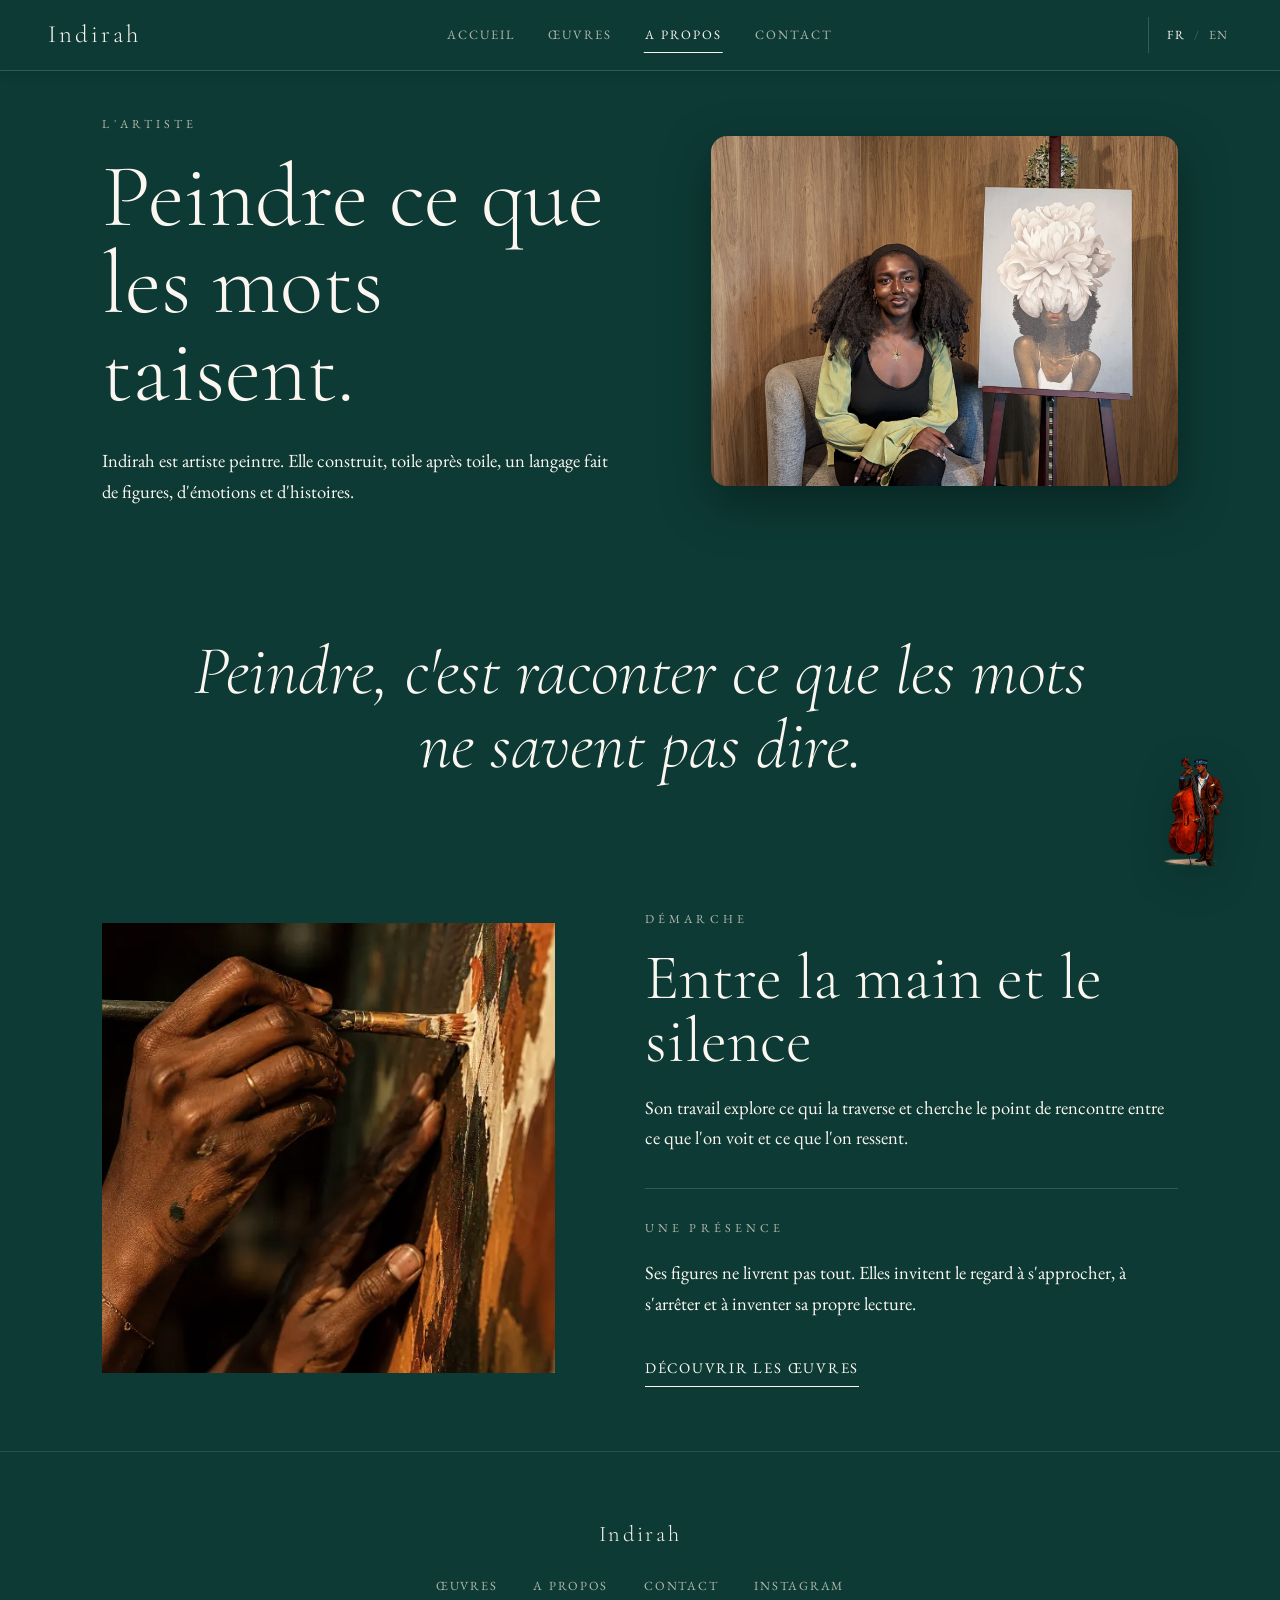
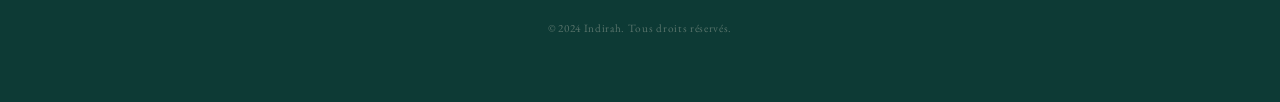
==== commit 2e714b6b: "fix: remplacer le placeholder vidéo d'À propos par le portrait La vidéo de présentation n'est pas en" ====
--- a/apropos.html
+++ b/apropos.html
@@ -16,10 +16,10 @@
   <link rel="preconnect" href="https://fonts.googleapis.com">
   <link rel="preconnect" href="https://fonts.gstatic.com" crossorigin>
   <link href="https://fonts.googleapis.com/css2?family=Cormorant+Garamond:ital,wght@0,300;0,400;0,600;1,300;1,400;1,600&family=EB+Garamond:ital,wght@0,400;0,500;1,400&display=swap" rel="stylesheet">
-  <link rel="preload" as="image" href="images/video-apropos-poster.webp" fetchpriority="high">
+  <link rel="preload" as="image" href="images/portrait-artiste.webp" fetchpriority="high">
   <link rel="stylesheet" href="css/base.css?v=20261017">
   <link rel="stylesheet" href="css/layout.css?v=20261017">
-  <link rel="stylesheet" href="css/about.css?v=20260716-2">
+  <link rel="stylesheet" href="css/about.css?v=20261017-2">
   <link rel="stylesheet" href="css/mory.css?v=20261017">
   <link rel="stylesheet" href="css/contact-popup.css?v=20261017">
   <link rel="icon" type="image/svg+xml" href="favicon.svg">
@@ -36,14 +36,7 @@
   <main id="main-content">
     <section class="about-hero">
       <div class="about-copy"><p class="about-eyebrow" data-i18n="apropos_eyebrow">L'artiste</p><h1 data-i18n="apropos_title">Peindre ce que les mots taisent.</h1><p class="about-lead" data-i18n="apropos_intro">Indirah est artiste peintre. Elle construit, toile après toile, un langage fait de figures, d'émotions et d'histoires.</p></div>
-      <!-- TODO: remplacer data-yt-id par l'ID YouTube réel une fois la vidéo publiée -->
-      <button type="button" class="about-video" data-yt-id="TODO-youtube-id" aria-label="Lire la vidéo de présentation d'Indirah">
-        <img class="about-video-poster" src="images/video-apropos-poster.webp" alt="Indirah — vidéo de présentation" loading="eager" fetchpriority="high" decoding="async">
-        <span class="about-video-play" aria-hidden="true">
-          <svg viewBox="0 0 24 24" width="26" height="26"><path d="M8 5v14l11-7z"/></svg>
-        </span>
-        <span class="about-video-message" data-i18n="video_coming_soon" aria-live="polite">Quelque chose de grand arrive.</span>
-      </button>
+      <figure class="about-portrait"><img src="images/portrait-artiste.webp" alt="Portrait d'Indirah" width="1600" height="1200" loading="eager" fetchpriority="high" decoding="async"></figure>
     </section>
     <section class="about-quote"><blockquote data-i18n="apropos_quote">Peindre, c'est raconter ce que les mots ne savent pas dire.</blockquote></section>
     <section class="about-section about-section--reverse">
@@ -68,7 +61,6 @@
   <script>window.MORY_GREETING_KEY='mory_greeted_about';window.MORY_GREETING={fr:"Je vous laisse découvrir Indirah à votre rythme. Si un point vous intrigue, je peux l'approfondir avec vous.",en:"Take your time discovering Indirah. If something catches your attention, I can explore it with you."};</script>
   <script defer src="js/nav.js?v=20261017"></script>
   <script defer src="js/contact-popup.js?v=20261017"></script>
-  <script defer src="js/video-facade.js?v=20260716"></script>
   <script defer src="js/mory.js?v=20261017"></script>
 </body>
 </html>
--- a/css/about.css
+++ b/css/about.css
@@ -57,116 +57,20 @@
 
 .about-image--portrait img { object-position: center 25%; }
 
-/* ═══════════════════════════════════════════════════════════
-   FAÇADE VIDÉO (lite embed YouTube) — hero À propos
-   16:9, lecture au clic ; aucun effet de verre/flou.
-═══════════════════════════════════════════════════════════ */
-.about-video {
-  position: relative;
+/* Portrait officiel — hero À propos. Proportions naturelles, sans recadrage. */
+.about-portrait {
+  margin: 0;
+  border-radius: 16px;
+  overflow: hidden;
+  background: #0b312c;
+  box-shadow: 0 18px 50px rgba(0, 0, 0, 0.34);
+}
+
+.about-portrait img {
   display: block;
   width: 100%;
-  aspect-ratio: 16 / 9;
-  padding: 0;
-  border: 0;
-  border-radius: 16px;
-  overflow: hidden;
-  background: #0b312c;            /* repli sobre avant chargement de la miniature */
-  cursor: pointer;
-  box-shadow: 0 18px 50px rgba(0, 0, 0, 0.34);
-  line-height: 0;
-  appearance: none;
-  -webkit-appearance: none;
-  -webkit-tap-highlight-color: transparent;
-}
-
-.about-video-poster {
-  display: block;
-  width: 100%;
-  height: 100%;
-  object-fit: cover;
+  height: auto;
   filter: saturate(.82);         /* cohérent avec .about-image */
-  transition: transform 0.5s ease;
-}
-
-.about-video-play {
-  position: absolute;
-  top: 50%;
-  left: 50%;
-  z-index: 2;
-  width: 74px;
-  height: 74px;
-  display: grid;
-  flex: 0 0 auto;
-  place-items: center;
-  border-radius: 50%;
-  background: var(--cream, #FBF6F0);
-  color: #0D3A35;                /* triangle teal */
-  box-shadow: 0 8px 24px rgba(0, 0, 0, 0.28);
-  transform: translate(-50%, -50%);
-  transition: transform 0.25s ease;
-  pointer-events: none;         /* le <button> parent capte le clic */
-}
-.about-video-play svg {
-  display: block;
-  flex: 0 0 auto;
-  width: 26px;
-  height: 26px;
-  margin-left: 4px;             /* centrage optique du triangle */
-  fill: currentColor;
-}
-
-.about-video-message {
-  position: absolute;
-  left: 50%;
-  bottom: clamp(22px, 5vw, 38px);
-  z-index: 2;
-  max-width: min(78%, 420px);
-  padding: 11px 18px;
-  border: 1px solid rgba(251, 246, 240, 0.42);
-  border-radius: 999px;
-  background: #0D3A35;
-  color: var(--cream, #FBF6F0);
-  font-family: var(--font-display, 'Cormorant Garamond', Georgia, serif);
-  font-size: clamp(1rem, 2.4vw, 1.32rem);
-  font-style: italic;
-  line-height: 1.2;
-  text-align: center;
-  white-space: normal;
-  opacity: 0;
-  visibility: hidden;
-  pointer-events: none;
-  transform: translate(-50%, 8px);
-  transition: opacity 0.24s ease, transform 0.24s ease, visibility 0s linear 0.24s;
-}
-
-.about-video.is-message-visible .about-video-message {
-  opacity: 1;
-  visibility: visible;
-  transform: translate(-50%, 0);
-  transition-delay: 0s;
-}
-
-@media (hover: hover) {
-  .about-video:hover .about-video-poster { transform: scale(1.03); }
-  .about-video:hover .about-video-play  { transform: translate(-50%, -50%) scale(1.08); }
-}
-.about-video:focus-visible {
-  outline: 2px solid var(--cream, #FBF6F0);
-  outline-offset: 3px;
-}
-/* Placeholder non renseigné : curseur par défaut (clic inactif géré en JS). */
-.about-video[data-yt-id="TODO-youtube-id"] { cursor: pointer; }
-
-/* Iframe injectée au clic — même cadre/coins/ratio que la façade. */
-.about-video-frame {
-  display: block;
-  width: 100%;
-  aspect-ratio: 16 / 9;
-  border: 0;
-  border-radius: 16px;
-  overflow: hidden;
-  background: #000;
-  box-shadow: 0 18px 50px rgba(0, 0, 0, 0.34);
 }
 
 .about-quote {
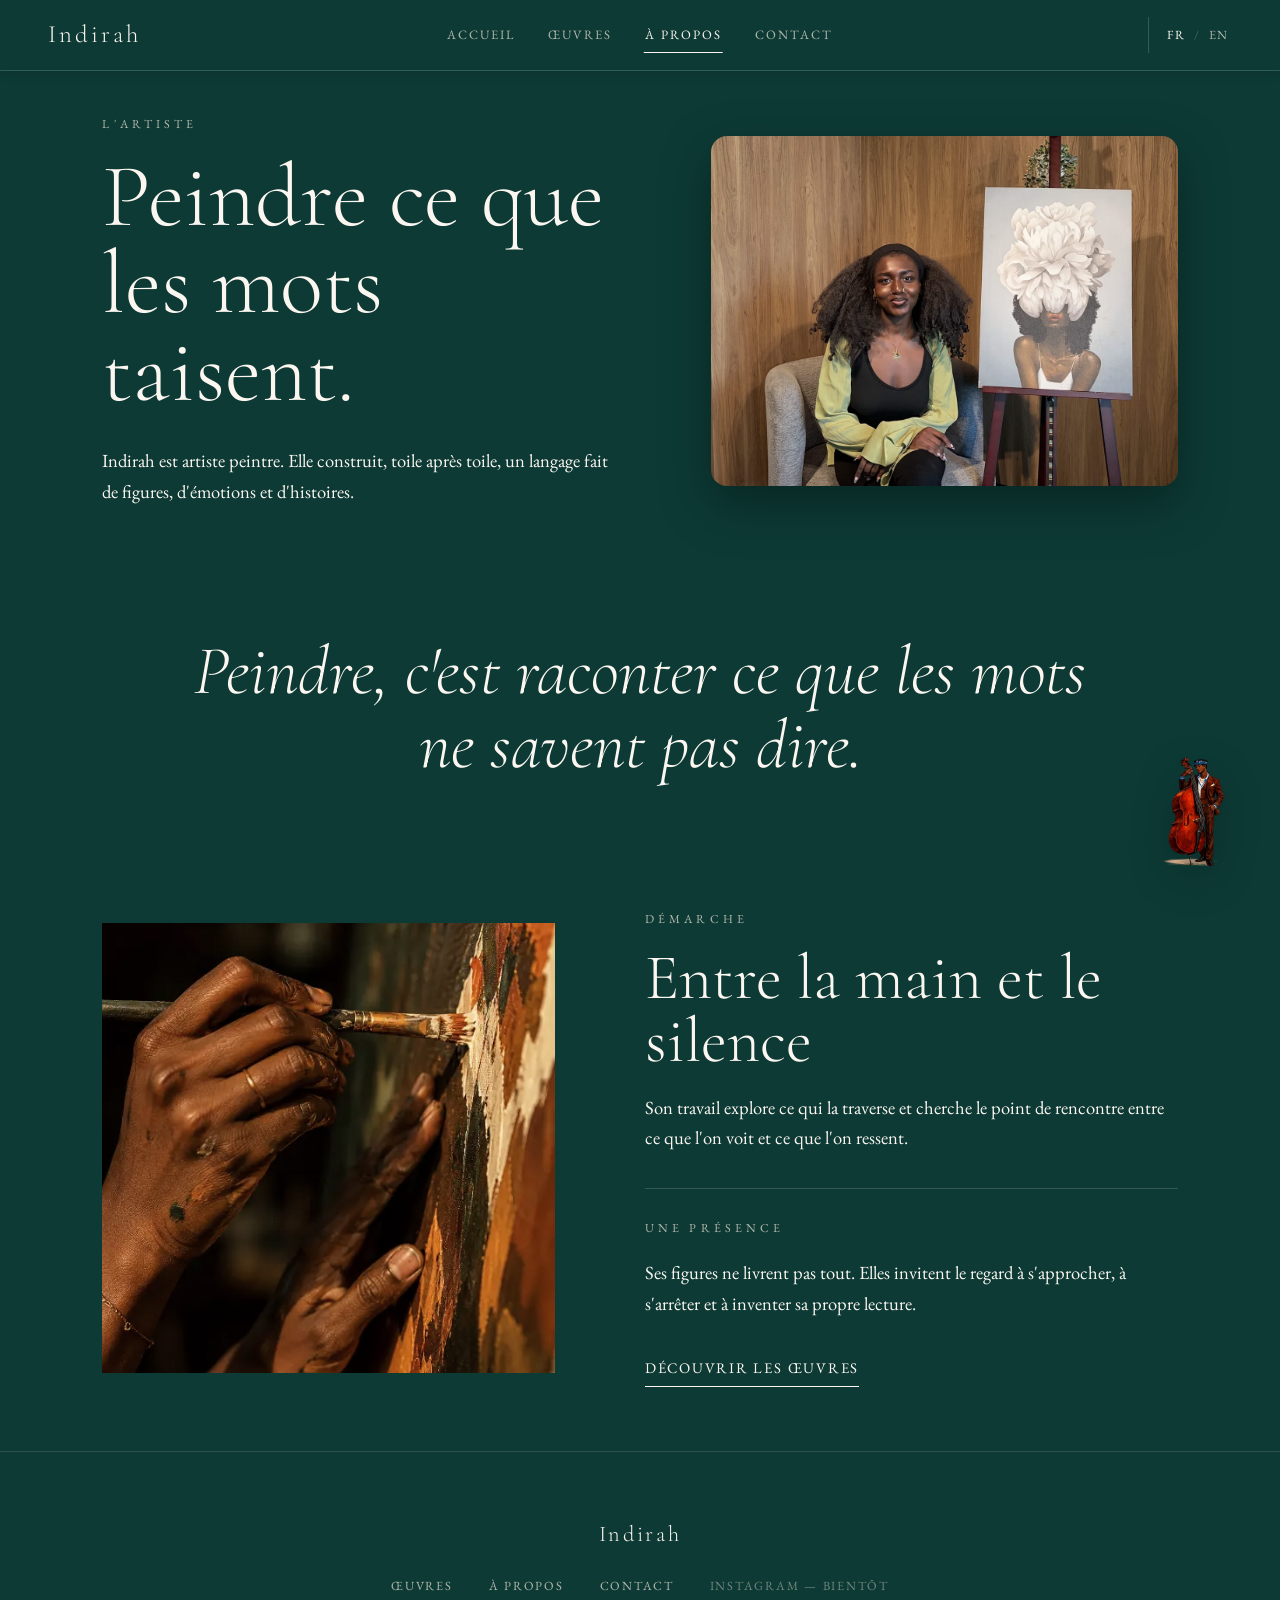
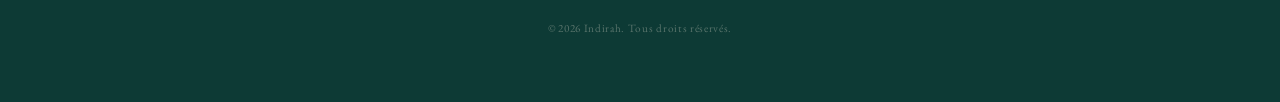
==== commit a7c5441d: "perf: optimiser les médias et finaliser l’interface" ====
--- a/apropos.html
+++ b/apropos.html
@@ -3,44 +3,49 @@
 <head>
   <meta charset="UTF-8">
   <meta name="viewport" content="width=device-width, initial-scale=1.0">
-  <title data-i18n="meta_apropos_title">A propos - Indirah</title>
+  <title data-i18n="meta_apropos_title">À propos - Indirah</title>
   <meta name="description" content="Découvrez Indirah, sa démarche artistique et sa vision de la peinture." data-i18n-content="meta_apropos_desc">
   <link rel="canonical" href="https://alvynnyo.github.io/Jicasso/apropos.html">
-  <meta property="og:title" content="A propos - Indirah" data-i18n-content="meta_apropos_title">
+  <meta property="og:title" content="À propos - Indirah" data-i18n-content="meta_apropos_title">
   <meta property="og:description" content="Découvrez Indirah, sa démarche artistique et sa vision de la peinture." data-i18n-content="meta_apropos_desc">
   <meta property="og:image" content="https://alvynnyo.github.io/Jicasso/images/portrait-artiste.webp">
   <meta property="og:url" content="https://alvynnyo.github.io/Jicasso/apropos.html">
   <meta property="og:type" content="website">
   <meta name="twitter:card" content="summary_large_image">
+  <meta name="twitter:title" content="À propos - Indirah" data-i18n-content="meta_apropos_title">
+  <meta name="twitter:description" content="Découvrez Indirah, sa démarche artistique et sa vision de la peinture." data-i18n-content="meta_apropos_desc">
+  <meta name="twitter:image" content="https://alvynnyo.github.io/Jicasso/images/portrait-artiste.webp">
   <meta name="theme-color" content="#0D3A35">
   <link rel="preconnect" href="https://fonts.googleapis.com">
   <link rel="preconnect" href="https://fonts.gstatic.com" crossorigin>
   <link href="https://fonts.googleapis.com/css2?family=Cormorant+Garamond:ital,wght@0,300;0,400;0,600;1,300;1,400;1,600&family=EB+Garamond:ital,wght@0,400;0,500;1,400&display=swap" rel="stylesheet">
   <link rel="preload" as="image" href="images/portrait-artiste.webp" fetchpriority="high">
   <link rel="stylesheet" href="css/base.css?v=20261017">
-  <link rel="stylesheet" href="css/layout.css?v=20261017">
-  <link rel="stylesheet" href="css/about.css?v=20261017-2">
+  <link rel="stylesheet" href="css/layout.css?v=20261018">
+  <link rel="stylesheet" href="css/about.css?v=20261018">
   <link rel="stylesheet" href="css/mory.css?v=20261017">
   <link rel="stylesheet" href="css/contact-popup.css?v=20261017">
   <link rel="icon" type="image/svg+xml" href="favicon.svg">
+  <link rel="icon" type="image/png" sizes="32x32" href="favicon-32x32.png">
+  <link rel="apple-touch-icon" href="apple-touch-icon.png">
   <link rel="manifest" href="manifest.json">
 </head>
 <body id="top" class="about-page">
   <a class="skip-link" href="#main-content" data-i18n="skip_link">Aller au contenu</a>
   <header class="site-header" id="site-header"><div class="header-inner">
     <a href="index.html" class="brand"><span class="brand-name">Indirah</span></a>
-    <nav class="main-nav" aria-label="Navigation principale" data-i18n-aria-label="nav_main_label"><a href="index.html" data-i18n="nav_accueil">Accueil</a><a href="oeuvres.html" data-i18n="nav_oeuvres">Œuvres</a><a href="apropos.html" data-i18n="nav_apropos" class="nav-current" aria-current="page">A propos</a><a href="contact.html" data-i18n="nav_contact" data-contact-open>Contact</a></nav>
+    <nav class="main-nav" aria-label="Navigation principale" data-i18n-aria-label="nav_main_label"><a href="index.html" data-i18n="nav_accueil">Accueil</a><a href="oeuvres.html" data-i18n="nav_oeuvres">Œuvres</a><a href="apropos.html" data-i18n="nav_apropos" class="nav-current" aria-current="page">À propos</a><a href="contact.html" data-i18n="nav_contact" data-contact-open>Contact</a></nav>
     <div class="lang-toggle" id="lang-toggle" role="group" aria-label="Langue du site" data-i18n-aria-label="lang_switch_label"><button type="button" class="lang-option active" data-lang="fr" lang="fr" aria-label="Français" aria-pressed="true">FR</button><span class="lang-sep" aria-hidden="true">/</span><button type="button" class="lang-option" data-lang="en" lang="en" aria-label="English" aria-pressed="false">EN</button></div>
     <button class="hamburger-btn" id="hamburger-btn" type="button" aria-label="Menu" data-i18n-aria-label="menu_toggle" aria-controls="mobile-menu" aria-expanded="false"><span></span><span></span><span></span></button>
   </div></header>
   <main id="main-content">
     <section class="about-hero">
       <div class="about-copy"><p class="about-eyebrow" data-i18n="apropos_eyebrow">L'artiste</p><h1 data-i18n="apropos_title">Peindre ce que les mots taisent.</h1><p class="about-lead" data-i18n="apropos_intro">Indirah est artiste peintre. Elle construit, toile après toile, un langage fait de figures, d'émotions et d'histoires.</p></div>
-      <figure class="about-portrait"><img src="images/portrait-artiste.webp" alt="Portrait d'Indirah" width="1600" height="1200" loading="eager" fetchpriority="high" decoding="async"></figure>
+      <figure class="about-portrait"><img src="images/portrait-artiste.webp" alt="Portrait d'Indirah" data-i18n-alt-title="alt_portrait" width="1200" height="900" loading="eager" fetchpriority="high" decoding="async"></figure>
     </section>
     <section class="about-quote"><blockquote data-i18n="apropos_quote">Peindre, c'est raconter ce que les mots ne savent pas dire.</blockquote></section>
     <section class="about-section about-section--reverse">
-      <figure class="about-image"><img src="images/mains-pinceau.webp" alt="Mains d'artiste tenant un pinceau" loading="lazy" decoding="async"></figure>
+      <figure class="about-image"><img src="images/mains-pinceau.webp" alt="Mains d'artiste tenant un pinceau" data-i18n-alt-title="alt_hands" loading="lazy" decoding="async"></figure>
       <div class="about-copy">
         <p class="about-eyebrow" data-i18n="apropos_vision_eyebrow">Démarche</p>
         <h2 data-i18n="apropos_vision_title">Entre la main et le silence</h2>
@@ -53,14 +58,14 @@
       </div>
     </section>
   </main>
-  <footer class="site-footer"><div class="footer-inner"><a href="#top" class="footer-logo">Indirah</a><nav class="footer-links" aria-label="Liens de pied de page" data-i18n-aria-label="nav_footer_label"><a href="oeuvres.html" data-i18n="nav_oeuvres">Œuvres</a><a href="apropos.html" data-i18n="nav_apropos">A propos</a><a href="contact.html" data-i18n="footer_contact" data-contact-open>Contact</a><!-- TODO: remplacer #TODO-instagram-url par l'URL Instagram officielle. --><a href="#TODO-instagram-url" data-i18n="footer_instagram">Instagram</a></nav><p class="footer-copy" data-i18n="footer_copy">© 2024 Indirah. Tous droits réservés.</p></div></footer>
+  <footer class="site-footer"><div class="footer-inner"><a href="#top" class="footer-logo">Indirah</a><nav class="footer-links" aria-label="Liens de pied de page" data-i18n-aria-label="nav_footer_label"><a href="oeuvres.html" data-i18n="nav_oeuvres">Œuvres</a><a href="apropos.html" data-i18n="nav_apropos">À propos</a><a href="contact.html" data-i18n="footer_contact" data-contact-open>Contact</a><span class="instagram-soon" data-i18n="instagram_soon">Instagram — bientôt</span></nav><p class="footer-copy" data-i18n="footer_copy">© 2026 Indirah. Tous droits réservés.</p></div></footer>
   <div class="mobile-menu-overlay" id="mobile-menu-overlay"></div>
-  <nav class="mobile-menu" id="mobile-menu" aria-label="Menu mobile" data-i18n-aria-label="nav_mobile_label"><a href="index.html" class="mobile-menu-btn" data-i18n="nav_accueil">Accueil</a><a href="oeuvres.html" class="mobile-menu-btn" data-i18n="nav_oeuvres">Œuvres</a><a href="apropos.html" class="mobile-menu-btn" data-i18n="nav_apropos" aria-current="page">A propos</a><a href="contact.html" class="mobile-menu-btn" data-i18n="nav_contact" data-contact-open>Contact</a><div class="mobile-menu-btn mobile-menu-lang" id="mobile-menu-lang" role="group" aria-label="Langue du site" data-i18n-aria-label="lang_switch_label"><button type="button" class="lang-option active" data-lang="fr" lang="fr" aria-label="Français" aria-pressed="true">FR</button><span class="lang-sep" aria-hidden="true">/</span><button type="button" class="lang-option" data-lang="en" lang="en" aria-label="English" aria-pressed="false">EN</button></div><button class="mobile-menu-close" id="mobile-menu-close" type="button" aria-label="Fermer le menu" data-i18n-aria-label="menu_close"><svg viewBox="0 0 24 24" width="18" height="18" fill="none" stroke="currentColor" stroke-width="1.5" stroke-linecap="round" stroke-linejoin="round" aria-hidden="true" focusable="false"><line x1="18" y1="6" x2="6" y2="18"/><line x1="6" y1="6" x2="18" y2="18"/></svg></button></nav>
-  <script defer src="js/oeuvres-data.js?v=20261016"></script>
-  <script defer src="js/translations.js?v=20261017"></script>
+  <nav class="mobile-menu" id="mobile-menu" aria-label="Menu mobile" data-i18n-aria-label="nav_mobile_label"><a href="index.html" class="mobile-menu-btn" data-i18n="nav_accueil">Accueil</a><a href="oeuvres.html" class="mobile-menu-btn" data-i18n="nav_oeuvres">Œuvres</a><a href="apropos.html" class="mobile-menu-btn" data-i18n="nav_apropos" aria-current="page">À propos</a><a href="contact.html" class="mobile-menu-btn" data-i18n="nav_contact" data-contact-open>Contact</a><div class="mobile-menu-btn mobile-menu-lang" id="mobile-menu-lang" role="group" aria-label="Langue du site" data-i18n-aria-label="lang_switch_label"><button type="button" class="lang-option active" data-lang="fr" lang="fr" aria-label="Français" aria-pressed="true">FR</button><span class="lang-sep" aria-hidden="true">/</span><button type="button" class="lang-option" data-lang="en" lang="en" aria-label="English" aria-pressed="false">EN</button></div><button class="mobile-menu-close" id="mobile-menu-close" type="button" aria-label="Fermer le menu" data-i18n-aria-label="menu_close"><svg viewBox="0 0 24 24" width="18" height="18" fill="none" stroke="currentColor" stroke-width="1.5" stroke-linecap="round" stroke-linejoin="round" aria-hidden="true" focusable="false"><line x1="18" y1="6" x2="6" y2="18"/><line x1="6" y1="6" x2="18" y2="18"/></svg></button></nav>
+  <script defer src="js/oeuvres-data.js?v=20261018"></script>
+  <script defer src="js/translations.js?v=20261018"></script>
   <script>window.MORY_GREETING_KEY='mory_greeted_about';window.MORY_GREETING={fr:"Je vous laisse découvrir Indirah à votre rythme. Si un point vous intrigue, je peux l'approfondir avec vous.",en:"Take your time discovering Indirah. If something catches your attention, I can explore it with you."};</script>
   <script defer src="js/nav.js?v=20261017"></script>
   <script defer src="js/contact-popup.js?v=20261017"></script>
-  <script defer src="js/mory.js?v=20261017"></script>
+  <script defer src="js/mory.js?v=20261018"></script>
 </body>
 </html>
--- a/css/layout.css
+++ b/css/layout.css
@@ -156,12 +156,18 @@
 }
 .footer-links a:hover { color: var(--cream); }
 
-.footer-link--disabled,
-.footer-link--disabled:hover {
-  opacity: 0.45;
+/* Instagram : visible mais non interactif tant que l'URL officielle n'existe pas. */
+.instagram-soon {
+  color: var(--sage);
+  opacity: 0.6;
   cursor: default;
-  pointer-events: none;
-  color: var(--sage);
+}
+
+.footer-links .instagram-soon {
+  font-family: var(--font-body);
+  font-size: 0.78rem;
+  letter-spacing: 0.14em;
+  text-transform: uppercase;
 }
 
 .footer-copy {
@@ -371,6 +377,14 @@
   .footer-links { flex-wrap: wrap; justify-content: center; row-gap: 14px; }
 }
 
+/* Mory (fixe, bas droite) ne recouvre jamais le copyright : sur les petits
+   écrans, le footer réserve la hauteur de la figure (~82 px), et celle de la
+   bulle d'accueil seulement quand elle est visible (classe posée par mory.js). */
+@media (max-width: 640px) {
+  .site-footer { padding-bottom: calc(110px + env(safe-area-inset-bottom)); }
+  body.mory-greeting-open .site-footer { padding-bottom: calc(190px + env(safe-area-inset-bottom)); }
+}
+
 @media (max-width: 480px) {
   .brand-name { font-size: 1.3rem; }
 }
--- a/css/about.css
+++ b/css/about.css
@@ -54,8 +54,6 @@
   object-fit: cover;
   filter: saturate(.82);
 }
-
-.about-image--portrait img { object-position: center 25%; }
 
 /* Portrait officiel — hero À propos. Proportions naturelles, sans recadrage. */
 .about-portrait {
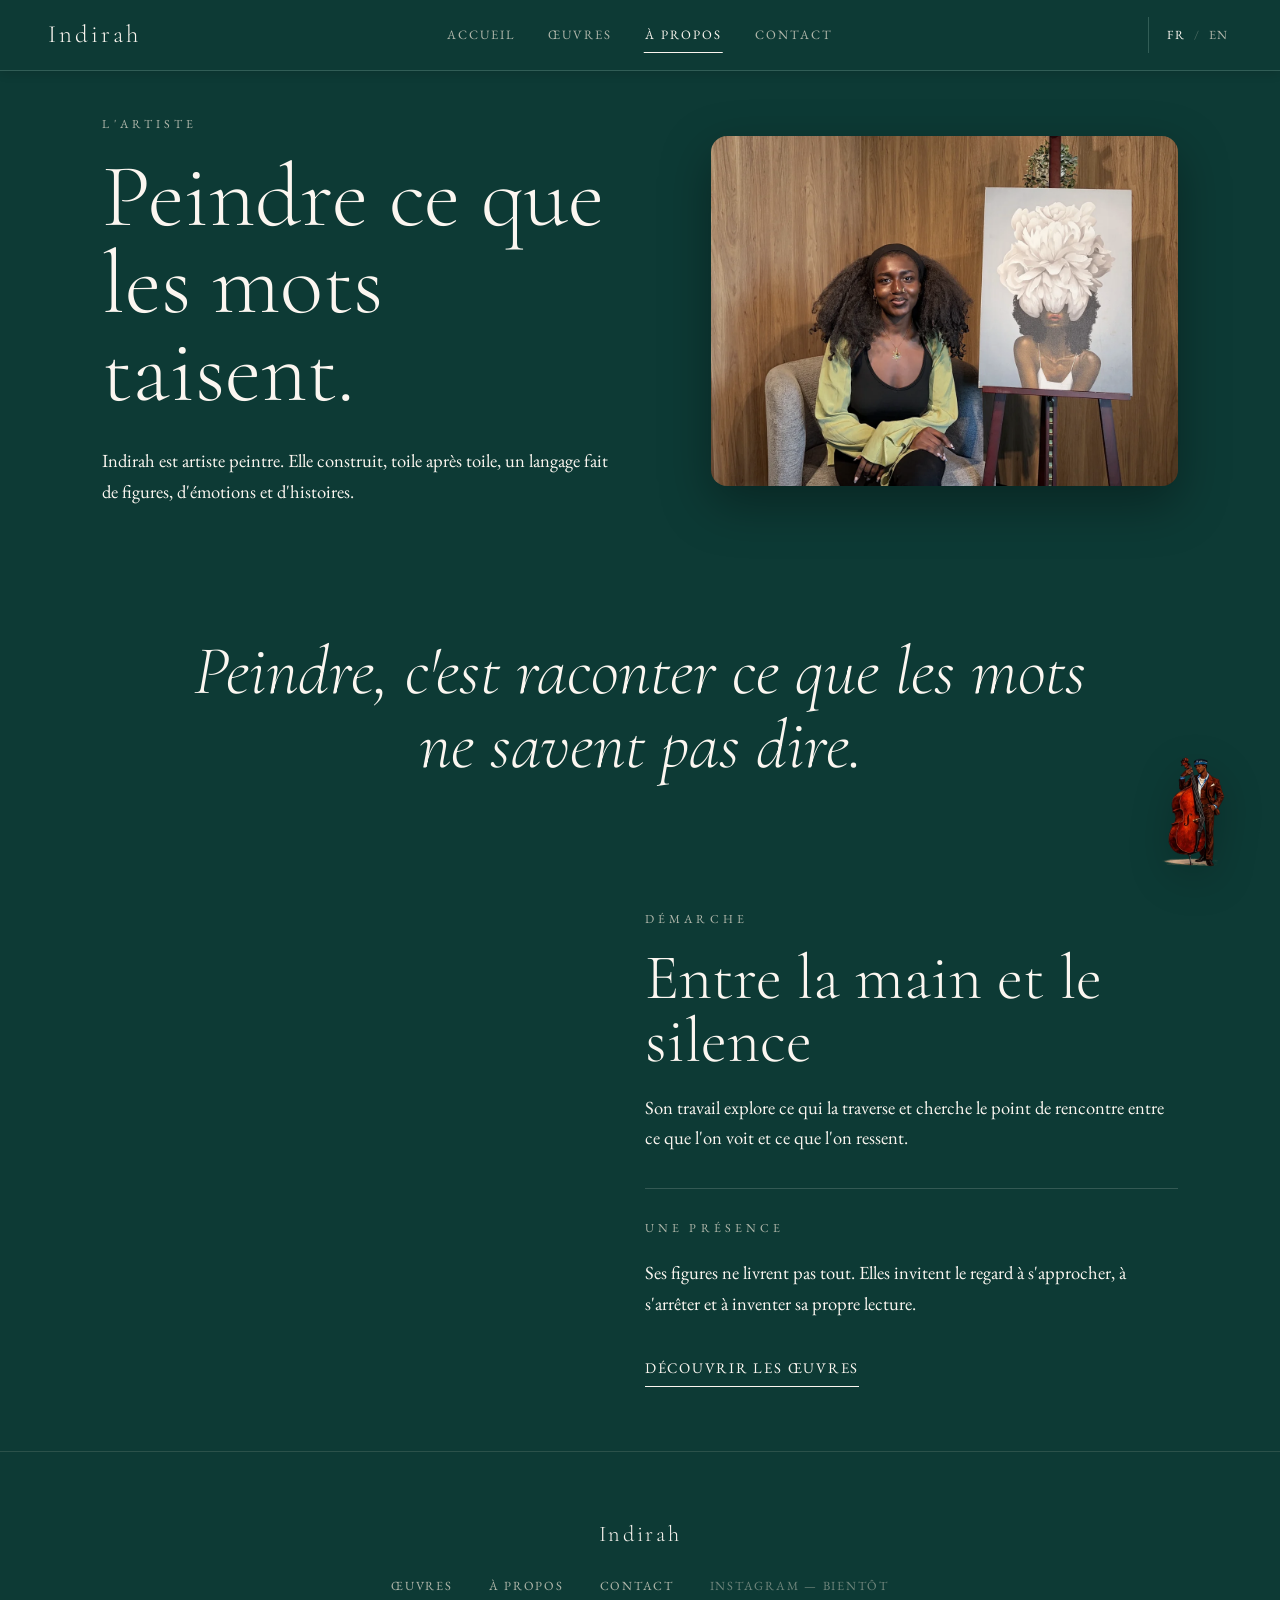
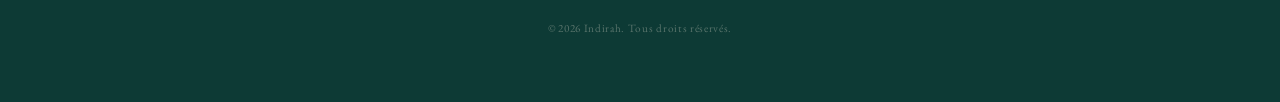
==== commit 8b8ab400: "feat(security): harden pre-deployment safeguards" ====
--- a/apropos.html
+++ b/apropos.html
@@ -2,6 +2,8 @@
 <html lang="fr">
 <head>
   <meta charset="UTF-8">
+  <meta http-equiv="Content-Security-Policy" content="default-src 'self'; script-src 'self'; style-src 'self'; font-src 'self'; img-src 'self'; media-src 'self'; connect-src 'self' https://api.web3forms.com; object-src 'none'; base-uri 'self'; form-action 'none'">
+  <meta name="referrer" content="strict-origin-when-cross-origin">
   <meta name="viewport" content="width=device-width, initial-scale=1.0">
   <title data-i18n="meta_apropos_title">À propos - Indirah</title>
   <meta name="description" content="Découvrez Indirah, sa démarche artistique et sa vision de la peinture." data-i18n-content="meta_apropos_desc">
@@ -16,15 +18,12 @@
   <meta name="twitter:description" content="Découvrez Indirah, sa démarche artistique et sa vision de la peinture." data-i18n-content="meta_apropos_desc">
   <meta name="twitter:image" content="https://alvynnyo.github.io/Jicasso/images/portrait-artiste.webp">
   <meta name="theme-color" content="#0D3A35">
-  <link rel="preconnect" href="https://fonts.googleapis.com">
-  <link rel="preconnect" href="https://fonts.gstatic.com" crossorigin>
-  <link href="https://fonts.googleapis.com/css2?family=Cormorant+Garamond:ital,wght@0,300;0,400;0,600;1,300;1,400;1,600&family=EB+Garamond:ital,wght@0,400;0,500;1,400&display=swap" rel="stylesheet">
   <link rel="preload" as="image" href="images/portrait-artiste.webp" fetchpriority="high">
-  <link rel="stylesheet" href="css/base.css?v=20261017">
+  <link rel="stylesheet" href="css/base.css?v=20261020">
   <link rel="stylesheet" href="css/layout.css?v=20261018">
   <link rel="stylesheet" href="css/about.css?v=20261018">
   <link rel="stylesheet" href="css/mory.css?v=20261017">
-  <link rel="stylesheet" href="css/contact-popup.css?v=20261017">
+  <link rel="stylesheet" href="css/contact-popup.css?v=20261020">
   <link rel="icon" type="image/svg+xml" href="favicon.svg">
   <link rel="icon" type="image/png" sizes="32x32" href="favicon-32x32.png">
   <link rel="apple-touch-icon" href="apple-touch-icon.png">
@@ -62,10 +61,10 @@
   <div class="mobile-menu-overlay" id="mobile-menu-overlay"></div>
   <nav class="mobile-menu" id="mobile-menu" aria-label="Menu mobile" data-i18n-aria-label="nav_mobile_label"><a href="index.html" class="mobile-menu-btn" data-i18n="nav_accueil">Accueil</a><a href="oeuvres.html" class="mobile-menu-btn" data-i18n="nav_oeuvres">Œuvres</a><a href="apropos.html" class="mobile-menu-btn" data-i18n="nav_apropos" aria-current="page">À propos</a><a href="contact.html" class="mobile-menu-btn" data-i18n="nav_contact" data-contact-open>Contact</a><div class="mobile-menu-btn mobile-menu-lang" id="mobile-menu-lang" role="group" aria-label="Langue du site" data-i18n-aria-label="lang_switch_label"><button type="button" class="lang-option active" data-lang="fr" lang="fr" aria-label="Français" aria-pressed="true">FR</button><span class="lang-sep" aria-hidden="true">/</span><button type="button" class="lang-option" data-lang="en" lang="en" aria-label="English" aria-pressed="false">EN</button></div><button class="mobile-menu-close" id="mobile-menu-close" type="button" aria-label="Fermer le menu" data-i18n-aria-label="menu_close"><svg viewBox="0 0 24 24" width="18" height="18" fill="none" stroke="currentColor" stroke-width="1.5" stroke-linecap="round" stroke-linejoin="round" aria-hidden="true" focusable="false"><line x1="18" y1="6" x2="6" y2="18"/><line x1="6" y1="6" x2="18" y2="18"/></svg></button></nav>
   <script defer src="js/oeuvres-data.js?v=20261018"></script>
-  <script defer src="js/translations.js?v=20261018"></script>
-  <script>window.MORY_GREETING_KEY='mory_greeted_about';window.MORY_GREETING={fr:"Je vous laisse découvrir Indirah à votre rythme. Si un point vous intrigue, je peux l'approfondir avec vous.",en:"Take your time discovering Indirah. If something catches your attention, I can explore it with you."};</script>
+  <script defer src="js/translations.js?v=20261020"></script>
+  <script defer src="js/mory-greeting.js?v=20261020"></script>
   <script defer src="js/nav.js?v=20261017"></script>
-  <script defer src="js/contact-popup.js?v=20261017"></script>
-  <script defer src="js/mory.js?v=20261018"></script>
+  <script defer src="js/contact-popup.js?v=20261020"></script>
+  <script defer src="js/mory.js?v=20261019"></script>
 </body>
 </html>
--- a/css/base.css
+++ b/css/base.css
@@ -2,6 +2,76 @@
    INDIRAH — Portfolio stylesheet
    Variables → Reset → Base → Header → Hero → Séries → Footer → Responsive
 ═══════════════════════════════════════════════════════════ */
+
+/* ── Polices auto-hébergées ──
+   Sous-ensemble « latin » des fichiers WOFF2 officiels de Google Fonts, qui
+   couvre tout le texte du site. Mêmes familles, styles et graisses que
+   l'ancien appel à Google Fonts : chaque graisse est déclarée à part, sur le
+   même fichier variable, pour un rendu identique. EB Garamond italique est
+   une instance statique 400. Licence SIL OFL 1.1 : fonts/OFL-*.txt. */
+@font-face {
+  font-family: 'Cormorant Garamond';
+  font-style: normal;
+  font-weight: 300;
+  font-display: swap;
+  src: url('../fonts/cormorant-garamond-latin-normal.woff2') format('woff2');
+}
+@font-face {
+  font-family: 'Cormorant Garamond';
+  font-style: normal;
+  font-weight: 400;
+  font-display: swap;
+  src: url('../fonts/cormorant-garamond-latin-normal.woff2') format('woff2');
+}
+@font-face {
+  font-family: 'Cormorant Garamond';
+  font-style: normal;
+  font-weight: 600;
+  font-display: swap;
+  src: url('../fonts/cormorant-garamond-latin-normal.woff2') format('woff2');
+}
+@font-face {
+  font-family: 'Cormorant Garamond';
+  font-style: italic;
+  font-weight: 300;
+  font-display: swap;
+  src: url('../fonts/cormorant-garamond-latin-italic.woff2') format('woff2');
+}
+@font-face {
+  font-family: 'Cormorant Garamond';
+  font-style: italic;
+  font-weight: 400;
+  font-display: swap;
+  src: url('../fonts/cormorant-garamond-latin-italic.woff2') format('woff2');
+}
+@font-face {
+  font-family: 'Cormorant Garamond';
+  font-style: italic;
+  font-weight: 600;
+  font-display: swap;
+  src: url('../fonts/cormorant-garamond-latin-italic.woff2') format('woff2');
+}
+@font-face {
+  font-family: 'EB Garamond';
+  font-style: normal;
+  font-weight: 400;
+  font-display: swap;
+  src: url('../fonts/eb-garamond-latin-normal.woff2') format('woff2');
+}
+@font-face {
+  font-family: 'EB Garamond';
+  font-style: normal;
+  font-weight: 500;
+  font-display: swap;
+  src: url('../fonts/eb-garamond-latin-normal.woff2') format('woff2');
+}
+@font-face {
+  font-family: 'EB Garamond';
+  font-style: italic;
+  font-weight: 400;
+  font-display: swap;
+  src: url('../fonts/eb-garamond-latin-italic.woff2') format('woff2');
+}
 
 /* ── Variables ── */
 :root {
--- a/css/contact-popup.css
+++ b/css/contact-popup.css
@@ -182,6 +182,17 @@
   outline: 2px solid rgba(251, 246, 240, 0.86);
   outline-offset: 6px;
   border-radius: 12px;
+}
+
+/* Honeypot anti-spam : hors écran plutôt que display:none (que certains robots
+   savent ignorer) ; aria-hidden et tabindex="-1" le retirent déjà de la
+   lecture et de la tabulation. */
+.contact-popup-hp {
+  position: absolute;
+  left: -10000px;
+  width: 1px;
+  height: 1px;
+  overflow: hidden;
 }
 
 .contact-popup-error {
